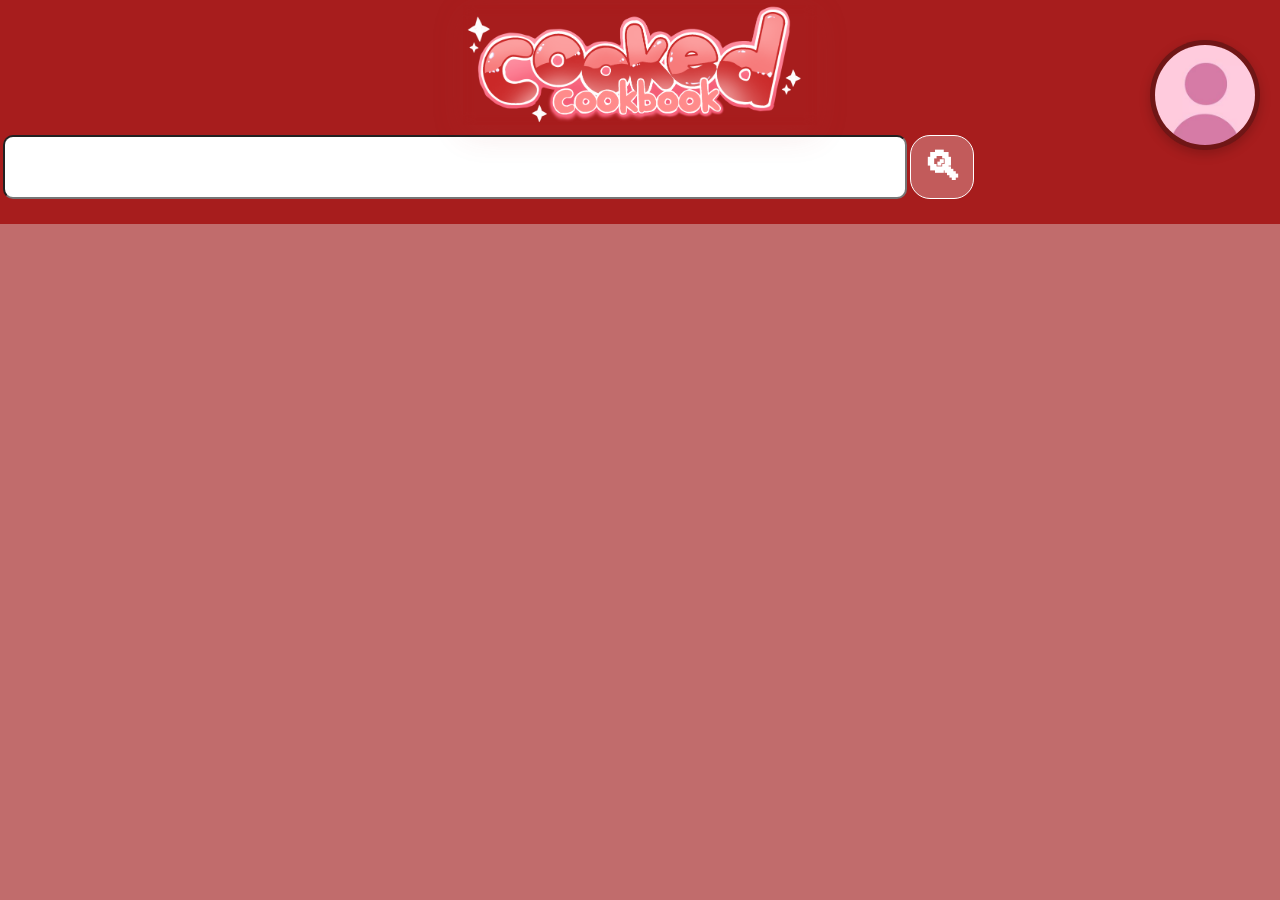
==== index.html @ e9aee58f "Merge branch 'main' into Nia" ====
<!-- Home page (recipe list + search + buttons to go to the other sections) -->
<!--//how do i make a recipe cookbook website usingg html, css, and js with a red-white gingham/picnic aesthetic with recipe tags (e.g. meals, dietary restrictions, etc.), heavily inspired by the all recipes website-->
<!--pls explain and comment the code-->
<!DOCTYPE html>
<html lang="en">
<head>
    <meta charset="UTF-8">
    <meta name="viewport" content="width=device-width, initial-scale=1.0">
    <title>Cookbook</title>
    <a href="profile.html" id="profile-btn">
        <img src="images/pinkPfp.jpg" alt="profile" id="profile-img">
    </a>
    
    <link rel="icon" type="image/png" href="assets/favicon.png">
    <link rel="stylesheet" href="styles.css">
</head>
    
<header id = "hpg">

    <hh1>    <img src="images/logo2.png" alt="Cooked Cookbook" class="header-logo"> </hh1>
    <div class = "search">
        <input type ="text" id = "user_search" >
        <button id="submit"> 🔍︎ </button>
    </div>
</header> 

<body>

    <div id = "tagbtns" class = "filterlist">
    </div>
    <section id = "no-card"> </section>

    <section id = "recipe-container">     
    </section>

    <script src="script.js"></script>

</body>
</html>
</DOCTYPE>
---- styles.css ----
/* header information + font */

/* header information + font */

@font-face {
  font-family: 'Nunito'; /* Name the font */
  src: url("Nunito-Variable.ttf") format("truetype"); 
  font-weight: 100 900;
  font-style: normal;
  font-display: swap; /* Helps with page load performance */
}

/*main logo --> logo.png image*/
.header-logo {
    height: 120px;
    width: auto;
    display: block;
    margin: 0 auto;
    box-shadow: 0 8px 32px rgba(180, 60, 60, 0.12);
    backdrop-filter: blur(6px);
    animation: fadeUp 0.5s ease forwards;
    transition: background-color 0.2s ease, transform 0.2s ease, box-shadow 0.2s ease;
}

.header-logo:hover {
    transform: scale(1.05);
}

body {
    margin:0;
    font-family: "Nunito", sans-serif;
    background-color: #c16c6c;
    color: #1a1a1a;
    line-height: 1em;
    font-size: 20px;
    padding:0;
}

p {
    font-family: "Nunito", sans-serif;
    color: #1a1a1a;
    line-height: 1em;
    font-size: 20px;
}

h1 {
    margin-left:10vw;
    margin-right:10vw;
    color: pink;
    max-width: 100vw;
    font-size: 4vw;
    text-align: center;
    line-height: .1em;
}

/* header heading 1*/
/* hh1 {
    color: pink;
    font-size: 5vw;
    text-align: center;
    line-height: 1.5em;
    padding: 20px;
    margin-bottom: 50px;
} */

hh1 {
    color: pink;
    font-size: 5vw;
    text-align: center;
    line-height: 1em;
    padding: 0; 
    margin-bottom: 0; 
}



header {
    position: sticky;
    background-color: rgb(167, 29, 29);
    text-align: center;
    padding-top: 5px;
    padding-bottom: 5px;
    width: 100%;
    top:0;
    z-index: 100;
    line-height:1em;
}


credit {
    /* by le gang trust*/
    color: rgb(229, 177, 195);
    text-align: center;
    line-height: 0.5em;
    font-weight: bold;
}
/* search bar !! */

.search {
    /* the general search bar area i lowk didn't know what i was doing i js followed the w3 tutorial*/
    font-family: "Nunito", sans-serif;
    display: flex;
    flex-direction: row;
    margin-bottom: 20px;
}

.search input[type=text] {
    /* where you type in the ingredient that you are looking for trust*/
    font-family: "Nunito", sans-serif;
    width: 70vw;
    height:5wv;
    margin-top: 10px;
    margin-left: 3px;
    font-size: 2vw;
    border-radius: 10px;
}

button{
    /* general button settings unless directly changed depending on the button*/
    font-family: "Nunito", sans-serif;
    margin-top: 10px;
    padding: 10px;
    margin-left: 3px;
    font-size: 20px;
    background-color: rgb(167, 29, 29);
    color: white;
    border: none;
    border-radius: 10px;
    font-weight:bold;    
}

button:hover{
    background: #cf0404;
    transform: scale(1.05);
    box-shadow: 0 6px 18px rgba(0,0,0,0.3);
    border-radius: 10px;    
    cursor: url("images/cursor1.cur"), auto;
    border-radius: 10px;    
}

.search button {
    /* when you select a specific ingredient cause my enter key doesn't work */
    width: 5vw;
    font-family: "Nunito", sans-serif;
    background-color: rgb(194, 91, 91);
    color: white;
    border: 1px, solid, white;
    padding-bottom:30px;
    padding-top:5px;
    text-align: center;
    height: 5vw;
    font-size:3vw;
    border-radius:20px;
}
.search button:hover {
    font-family: "Nunito", sans-serif;
    background-color: rgb(161, 66, 66);
    border: 1px, solid, rgb(255, 203, 203);
}

.warning {
    width: 100%;
    justify-content: center; /* Centers horizontally */
    text-align: center;
    display: flex;
    margin: 0;
    margin-bottom: 0;
    font-size: 5vw;
    color: black;
    line-height: 1.5; /* Adds space for descenders */
}

/* recipe header/paragraph/textidk */
rh1 {
    display: block;
    font-family: "Nunito", sans-serif;
    color: #ffffff;
    /* padding-top: 1em; */
    text-align: center;
    font-size: 3vw;
    font-weight: bold;
    margin-top: 1em;
    line-height: 1em;
}
rbody {
    display: block;
    text-align: left;
    font-family: "Nunito", sans-serif;
    padding-top: 0.5em;
    margin-left: 2em;
    margin-right: 2em;
    margin-top: 20px;
    margin-bottom: 1em;
    color:black;
    line-height:1em;
    font-size: 1.75vw;
}

/* recipe cards, etc. */

#recipe-container{
    /*contains all the recipe card*/
    display:grid;
    grid-template-columns: repeat(3, minmax(100px, 1fr));
    column-gap: 20px;
    /*padding: 2rem */

}

.recipe-card{
    /* contains recipe title, description, image, etc.*/
    display: flex;
    flex-direction: column;
    background-image: url("images/tempbtn.png");

    max-width: 45vw;
    background-size: cover;
    border-radius: 40px;

    padding-bottom: 10px;
    padding-right: 1vw;
    
    margin-bottom: 10px;
    margin-top: 1em;
    margin-left: 15px;

    box-shadow: 10px,10px, 0px #cc0000;
    border: 1px solid white;
    box-shadow: 0 8px 24px rgba(0,0,0,0.15);
}

.recipe-btn{
    /* visit recipe trust' button */
   /* background-image: url("images/tempbtn.png"); */
    background-size: cover;
    display: block;
    padding: 20px;
    margin-top: 1vw;
    width: 20vw;

    background-color: #cc0000;
    color: white;
    
    text-decoration: none;
    border-radius: 40px;

    font-size:3vw;
    align-self: center;
    line-height: 1em;
    
    transition: 0.3s;
    font-weight:bold;
}


.recipe-tag{
    /* on recipe card */
    font-family: "Nunito", sans-serif;
    padding: 10px;
    margin-top: 1vw;
    margin-left: 0;
    margin-right: 0;
    width: auto;

    border-radius: 10px;

    background-color: #d15b5b;
    color: white;

    text-decoration: none;
    border-radius: 20px;
    text-align:center;

    font-size: 3vw;
}
/* the ones on top of the recipes*/
.recipe-filter{
    font-family: "Nunito", sans-serif;
    display: block;
    padding-top: 15px;
    padding-bottom: 10px;
    padding-left:10px;
    padding-right:10px;

    background-color: #eb6b6b;
    color: rgb(247, 242, 242);
    
    text-decoration: none;
    border-radius: 90px;

    font-size:3vw;
    text-align:center;
}

.recipe-filter:hover{
    background-color: #e04b4b;
    border: .5px, white, solid;
    border-radius: 90px;
    transform: scale(1.05);
}

/* for recipe-tag*/
.taglist{
    align-self: center;
    display: flex;
    flex-direction: row;
    gap: 10px;  /* Set to 0 to check if gap itself is the issue */
  /*  display: grid;
    grid-template-columns: repeat(3, minmax(1px, 50px));*/
}

/*for recipe-filter*/
.filterlist{
    margin-left:20px;
    margin-right:20px;
    margin-bottom: 20px;
    display: grid;
    gap: 2px;
    align-items: center;
    grid-template-columns: repeat(3, minmax(1vw, auto));
}


.recipe-image {
    width: 80%;
    aspect-ratio: 2;
   object-fit: cover;
    display: flex;
    border-radius: 30px;
    border: 1.5px solid rgba(255, 255, 255, 0.333);
    margin-top: 15px;
    align-self: center;
    box-sizing: border-box;
}


.recipe-btn:hover {
    background-color: #990000;
    transform:scale(1.03);
}

.recipe-sited{
    color:white;
}

.recipe-card:hover{
    transform:scale(1.03);
}

.hbtn{
    display: inline-block;
    align-self: center;
    margin-top: 10px;
    padding: 20px;
    margin-bottom: 0;

    background-color: #cc0000;
    color: white;
    
    text-decoration: none;
    border-radius: 20px;

    font-size: 30px;
}

/* instructions within the card */

.instruction {
    margin-top: 2vh;
    margin-left: 15vw;
    margin-right: 15vw;
    margin-bottom: 20px;
    padding: 30px;

    padding-top: 20px;
    max-width: 100%;

    background-color: rgb(253, 241, 229);
    font-weight: bold;
    border-radius: 30px;

    font-size: 3.2vw;
}

.warning {
    /* make warning span entire grid so it stays centered in recipe container */
    grid-column: 1 / -1;
    width: 90%;
    display: grid;
    margin:0;
    justify-self: center;
    text-align: center;
    font-size: 5vw;
    color: black;
    padding: 1rem;
    font-weight: bold;
}

.step{
    position: relative;
    padding-left: 35px;
    display: block;
    grid-template-columns: repeat(1, minmax(10vw, 20vw));
    color: rgb(167, 29, 29);
    margin-top:10px;
    margin-bottom: 10px;
    font-size:3vw;
}

.step::before{
    content: "✩";
    position: absolute; 
    margin-right: 15px;
    color: rgb(218, 121, 121);
    display: block;
    left: 0;
    font-size:1em;
}

.step-under{
    margin-left:40px;
    position: relative;
    padding-left: 30px;
    display: block;
    grid-template-columns: repeat(1, minmax(10vw, 20vw));
    color: rgb(167, 29, 29);
    margin-top:10px;
    margin-bottom: 10px;
    font-size:3vw;
}

.step-under::before{
    content: "✩";
    position: absolute; 
    margin-right: 55px;
    color: rgb(218, 121, 121);
    display: block;
    left: 0;
    font-size:1em;
}
/* timer css */

.timer-btn{
    font-family: "Nunito", sans-serif;
    z-index: 999;
    position: sticky;
    left:0;
    float: left;
    margin-top: 10px;
    padding: 10px;
    margin-left: 3px;
    font-size: 20px;
    background-color: rgb(167, 29, 29);
    color: white;
    border-radius: 10px;    
}

.timer-window {
  font: "Nunito", "sans-serif";
  position: fixed; /* will always stay at the top corner evenwhenu scroll */
  right: 20px;
  bottom: 20px;
  width: 260px;
  
  background: rgba(235, 203, 203, 0.95); /*replace with image maybe*/
  border: 1px solid rgba(0, 0, 0, 0.12);
  border-radius: 16px;
  box-shadow: 0 10px 28px rgba(218, 14, 14, 0.18);
  
  padding: 12px;
  z-index: 999;
  backdrop-filter: blur(6px);
  text-align: center;
  cursor: grab;
  user-select: none; /* prevents text from being highlighted while user is dragging above the timer */
}

h2.timer-header{
  font-size: 1.5em;
  margin-top: 8px;
}

.start-btn {
  background-color: #04AA6D; 
  color: white;
}
.stop-btn {
  background-color: #f44336;
  color: white;
}

.timer-close-btn {
    position: absolute;
    top: 8px;
    right: 10px;
    background: none;
    border: none;
    font-size: 16px;
    color: #cc0000;
    cursor: pointer;
    float: none;
    margin: 0;
    padding: 0;
    line-height: 1;
}

.timer-close-btn:hover {
    color: #8b0000;
    transform: scale(1.2);
}

.timer-window {
    cursor: grab;
}

.timer-window:active {
    cursor: grabbing;
}

.timer-display {
    font-family: "Nunito", sans-serif;
    font-size: 18px;
    font-weight: bold;
    color: #8b0000;
    margin: 4px 0;
}

.timer-display.low {
    color: #ff4400;
}

.timer-controls {
    display: flex;
    gap: 6px;
    justify-content: center;
}

.timer-select {
    font-family: "Nunito", sans-serif;
    font-size: 13px;
    background: rgba(255, 220, 150, 0.8);
    border: 1px solid rgba(204, 0, 0, 0.3);
    border-radius: 20px;
    padding: 4px 8px;
    color: #8b0000;
    margin-bottom: 8px;
    cursor: pointer;
    width: 100%;
}


.hidden {
    display: none;
}

#auth-tabs {
    display: flex;
    gap: 8px;
    margin-bottom: 16px;
}

.active-tab {
    font-weight: bold;
    border-bottom: 2px solid black;
}

.panel {
    position: fixed;
    top: 0;
    right: 0;
    width: 20vw;
    background-color: #cd7575;
    padding: 1rem;
    padding-top: 2rem;
    border-radius: 10px;
    box-shadow: 0 4px 8px rgba(0, 0, 0, 0.2);
    z-index: 999;
}

.panel p {
    font-size: 1.5rem;
    text-align: center;
    margin: 0;
}

#panel p {
    margin-bottom: 2rem; /* space under ingredients title */
}
.panel ul {
    list-style: none;
    padding: 0;
    margin: 0.5rem 0 0 0;
}

.panel li {
    margin-bottom: 0.5rem;
    font-size: 1.2rem; /* make ingredient items larger */
}

.panel input[type="checkbox"] {
    margin-right: 0.5rem;
}

/* crossed-out ingredient */
.panel li.crossed label {
    text-decoration: line-through;
    color: black;
}

/* Nutrition panel specific styling */
#panel2 {
    background-color: white;
    /* white panel */
    border: 1px solid black;
    /* thin black border */
    padding: 1rem;
    /* space inside so border feels inset */
    padding-top: 2rem;
    box-sizing: border-box;
    /* ensure padding included with width */
    width: 300px;
    /* make panel wider */
    font-size: 1.5rem;
    position: absolute;
    top: 100px;
    left: 200px;
    /* larger text overall */
    display: none;
}

#panel2 p {
    font-size: 1.8rem;
    margin: 0;
    text-align: center;
}

#panel2 ol {
    list-style: none;
    padding: 0;
    margin: 1.5rem 0 0 0;
    /*space from title */
}

#panel2 ol li {
    display: flex;
    justify-content: space-between;
    /* pushes text left & right */
    border-bottom: 1px solid black;
    padding: 0.25rem 0;
}

/* remove bottom border from last item so it doesn't stick out */
#panel2 ol li:last-child {
    border-bottom: none;
}


/* Small nutrition button */

#nutrition-btn {
    position: fixed;
    top: 40px;
    left: 20px;
    z-index: 1000;
    background: #701616;
    color: white;
    border: none;
    border-radius: 50px;
    padding: 12px 20px;
    font-family: "Nunito", sans-serif;
    font-size: 20px;
    font-weight: bold;
    cursor: pointer;
    box-shadow: 0 4px 12px rgba(0,0,0,0.2);
    float: none;
    margin: 0;
    transition: background-color 0.2s ease, transform 0.2s ease, box-shadow 0.2s ease;
}

#nutrition-btn:hover {
    background: #cf0404;
    transform: scale(1.05);
    box-shadow: 0 6px 18px rgba(0,0,0,0.3);
}   


#profile-btn {
    position: fixed;
    top: 40px;
    right: 20px;
    z-index: 1000;
    background: #701616;
    color: white;
    border: none;
    border-radius: 50%; /* circle */
    width: 100px;      
    height: 100px;
    padding: 5px 5px;
    font-family: "Nunito", sans-serif;
    font-size: 35px;
    font-weight: bold;
    cursor: pointer;
    box-shadow: 0 4px 12px rgba(0,0,0,0.2);
    float: none;
    margin: 0;
    transition: background-color 0.2s ease, transform 0.2s ease, box-shadow 0.2s ease;
}

#profile-btn:hover {
    background: #cf0404;
    transform: scale(1.05);
    box-shadow: 0 6px 18px rgba(0,0,0,0.3);
}

#profile-img {
    width: 100%;
    height: 100%;
    object-fit: cover;
    border-radius: 50%;
    display: block;
}

#finish{
    font: "Nunito", "sans-serif";
    width: 10vw;
    height: 4vw;
    bottom: 100px;
    font-size: 2rem;
    border-radius: 5px;
    cursor: pointer;
    z-index: 1000;
    margin-top: 2vh;
    margin: 2vh auto;   /*centers it */
    display:block;
    margin-bottom: 2vh;
    padding-bottom: 20px;
    background: linear-gradient(270deg, #ff3939, #ffcc00, #37ff52, #35ddff, #b95dff, #ff6b6b); /*rainbowww*/
    background-size: 300% 300%;
    animation: rainbow 4s ease infinite;
    justify-content: center;
    text-align: center;
}

/*ehe rainbobw buttonnn*/
@keyframes rainbow {
    0%   { background-position: 0% 50%; }
    50%  { background-position: 100% 50%; }
    100% { background-position: 0% 50%; }
}



.auth-container {
    max-width: 400px;
    margin: 60px auto;
    background: pink;
    border-radius: 24px;
    padding: 32px;
    box-shadow: 0 8px 24px rgba(0,0,0,0.15);
    text-align: center;
}

#auth-tabs {
    display: flex;
    gap: 8px;
    justify-content: center;
    margin-bottom: 24px;
}

#auth-tabs button {
    float: none;
    flex: 1;
    background: transparent;
    border: 2px solid #cc0000;
    color: #cc0000;
    border-radius: 50px;
    padding: 8px 16px;
    font-family: "Nunito", sans-serif;
    font-size: 15px;
    cursor: pointer;
    transition: 0.2s;
}

#auth-tabs button.active-tab {
    background: #cc0000;
    color: white;
    font-weight: bold;
    border-bottom: 2px solid #cc0000;
}

#auth-tabs button:hover {
    background: #cc0000;
    color: white;
}

.auth-heading {
    color: #cc0000;
    margin-bottom: 16px;
    font-size: 22px;
}

.auth-input {
    display: block;
    width: 100%;
    padding: 10px 14px;
    margin-bottom: 12px;
    border-radius: 50px;
    border: 2px solid #e09a9a;
    background: white;
    font-family: "Nunito", sans-serif;
    font-size: 15px;
    box-sizing: border-box;
    outline: none;
}
/* does ts worik */

.auth-input:focus {
    border-color: #cc0000;
}

.auth-btn {
    float: none;
    width: 100%;
    padding: 10px;
    background: #cc0000;
    color: white;
    border: none;
    border-radius: 50px;
    font-family: "Nunito", sans-serif;
    font-size: 16px;
    font-weight: bold;
    cursor: pointer;
    transition: 0.2s;
    margin-top: 4px;
}

.auth-btn:hover {
    background: #990000;
}

.auth-message {
    margin-top: 12px;
    font-size: 14px;
    color: #cc0000;
    font-weight: bold;
}

.show-password {
    display: flex;
    align-items: center;
    gap: 6px;
    font-size: 13px;
    color: #8b0000;
    margin-bottom: 10px;
    cursor: pointer;
}

.show-password input[type="checkbox"] {
    width: 14px;
    height: 14px;
    cursor: pointer;
    accent-color: #cc0000;
}

.review-section {
    margin: 2rem 5rem;
}

.review-section button {
    transition: all 0.08s;
}

.review-section button:hover {
    filter: brightness(90%);
}

.review-section button:active {
    filter: brightness(70%);
}

.review-section div {
    transition: all 0.3s ease;
}

.review-summary {
    display: flex;
    width: 100%;
    height: 10rem;
    flex-direction: row;
    justify-content: space-between;
    gap: 2rem;
    margin-bottom: 3rem;
}

.overall-review-container {
    display: flex;
    width: 15rem;
    height: 100%;
    flex-direction: column;
    align-items: center;
    justify-content: center;
}

.overall-review-container h2 {
    margin-top: 1.7rem;
    margin-bottom: 2.0rem;
    padding: 0;
    font-weight: bold;
    font-size: 3.8rem;
}

.overall-review-container h3 {
    margin: 1rem;
    font-weight: 600;
    font-size: 1.8rem;
}

.overall-ratings i {
    font-size: 1.3rem;
    color: #590000;
}

.rating-bars-container {
    display: flex;
    flex: 1;
    flex-direction: column;
    align-items: center;
}

.rating-bar {
    display: flex;
    width: 100%;
    height: 2rem;
    flex-direction: row;
    align-items: center;
    justify-content: center;
    gap: 0.5rem;
}

.rating-bar h4 {
    width: 2.5rem;
    font-weight: 700;
    font-size: 1.3rem;
    text-align: left;
}

.rating-bar h5 {
    margin-left: 0.5rem;
    width: 7rem;
    font-weight: 600;
    font-size: 1.14rem;
    text-align: left;
}

.rating-bar div {
    border-radius: 0.5rem;
    box-shadow: inset 0 0 0.5rem rgba(0,0,0,0.2);

}

.rating-bar-full {
    flex: 1;
    height: 0.6rem;
    background-color: rgb(197, 170, 170);
    overflow: hidden;
}

.rating-bar-filled {
    height: 100%;
    width: 0%;
    background-color: #590000;
    /* transition: width 0.5s ease; */
}

.review-section-divider {
    width: 100%;
    height: 0.2rem;
    border: none;
    margin: 0rem -0.5rem;
    background: rgb(134, 54, 54);
    box-shadow: 0 0.12rem 0.3rem 0.01rem rgba(124, 40, 40, 0.5);
}


.review-box {
    display: block;
    margin-top: 0.7rem;
    margin-bottom: 2rem;
}

.review-header {
    width: 100%;
    display: flex;
    justify-content: space-between;
    align-items: center;
    flex-wrap: wrap;
}

.profile-info {
    display: flex;
    align-items: center;
}

.profile-info h2 {
    font-weight: 700;
    font-size: 2rem;
}

.profile-info h3 {
    margin-left: 1.25rem;
    transform: translateY(0.0625rem);
    font-weight: 600;
    font-size: 1.25rem;
}

.ratings {
    color: #590000;
}

.review-content {
    width: 100%;
}

.review-content p {
    margin: 0.75rem 0rem;
    font-weight: normal;
    font-size: 22;
}

.review-images {
    width: 100%;
    display: flex;
    align-items: center;
    justify-content: flex-start;
    margin-top: 2rem;
    gap: 1rem;
}

.review-image-btn {
    width: 5.3125rem;
    aspect-ratio: 1;
    border-radius: 1rem;
    border: 0.125rem solid white;
    overflow: hidden;
    padding: 0rem;
    margin: 0rem;
    cursor: pointer;
}

.review-image-btn img {
    width: 100%;
    height: 100%;
    object-fit: cover;
    object-position: center;
}

.popup-overlay {
    display: block;
    width: 100%;
    height: 100%;
    position: fixed;
    top: 0;
    left: 0;
    background-color: rgba(0, 0, 0, 0.1);
    opacity: 0;
    pointer-events: none;
    z-index: 999;
}

.popup-overlay.show {
    opacity: 1;
    pointer-events: auto;
}

.img-popup {
    display: flex;
    background-color: white;
    width: 50rem;
    aspect-ratio: 7/5;
    flex-direction: column;
    overflow: hidden;
    position: fixed;
    top: 50%;
    left: 50%;
    transform: translate(-50%, -50%) scale(0.8);
    opacity: 0;
    border: 0.15rem solid rgb(187, 107, 107);
    border-radius: 0.5rem;
    pointer-events: none;
    z-index: 1000;
}

.img-popup.show {
    transform: translate(-50%, -50%) scale(1.0);
    opacity: 1;
    pointer-events: auto;
}

.popup-header {
    display: flex;
    width: 100%;
    height: 2.8rem;
    justify-content: flex-end;
    align-items: center;
    background-color: #d08888;
}

.close-img-btn {
    display: flex;
    justify-content: center;
    align-items: center;
    height: 100%;
    aspect-ratio: 4/3;
    border: 0rem;
    padding: 0rem;
    margin: 0rem;
    cursor: pointer;
    background-color: rgb(207, 101, 101);
}

.close-img-btn i {
    font-size: 2rem;
    font-weight: 900;
    line-height: 1;
    color: #1a1a1a;
}

.popup-image {
    flex: 1;
    display: flex;
    min-height: 0;
    justify-content: center;
    align-items: center;
    background-color: rgb(239, 238, 238);
}

.popup-image img {
    max-width: 100%;
    max-height: 100%;
    object-fit: contain;
}

.review-divider {
    border-image: repeating-linear-gradient(to right,
            white 0px,
            white 2px,
            transparent 2px,
            transparent 10px) 1;
    margin: 0rem -0.5rem;
}
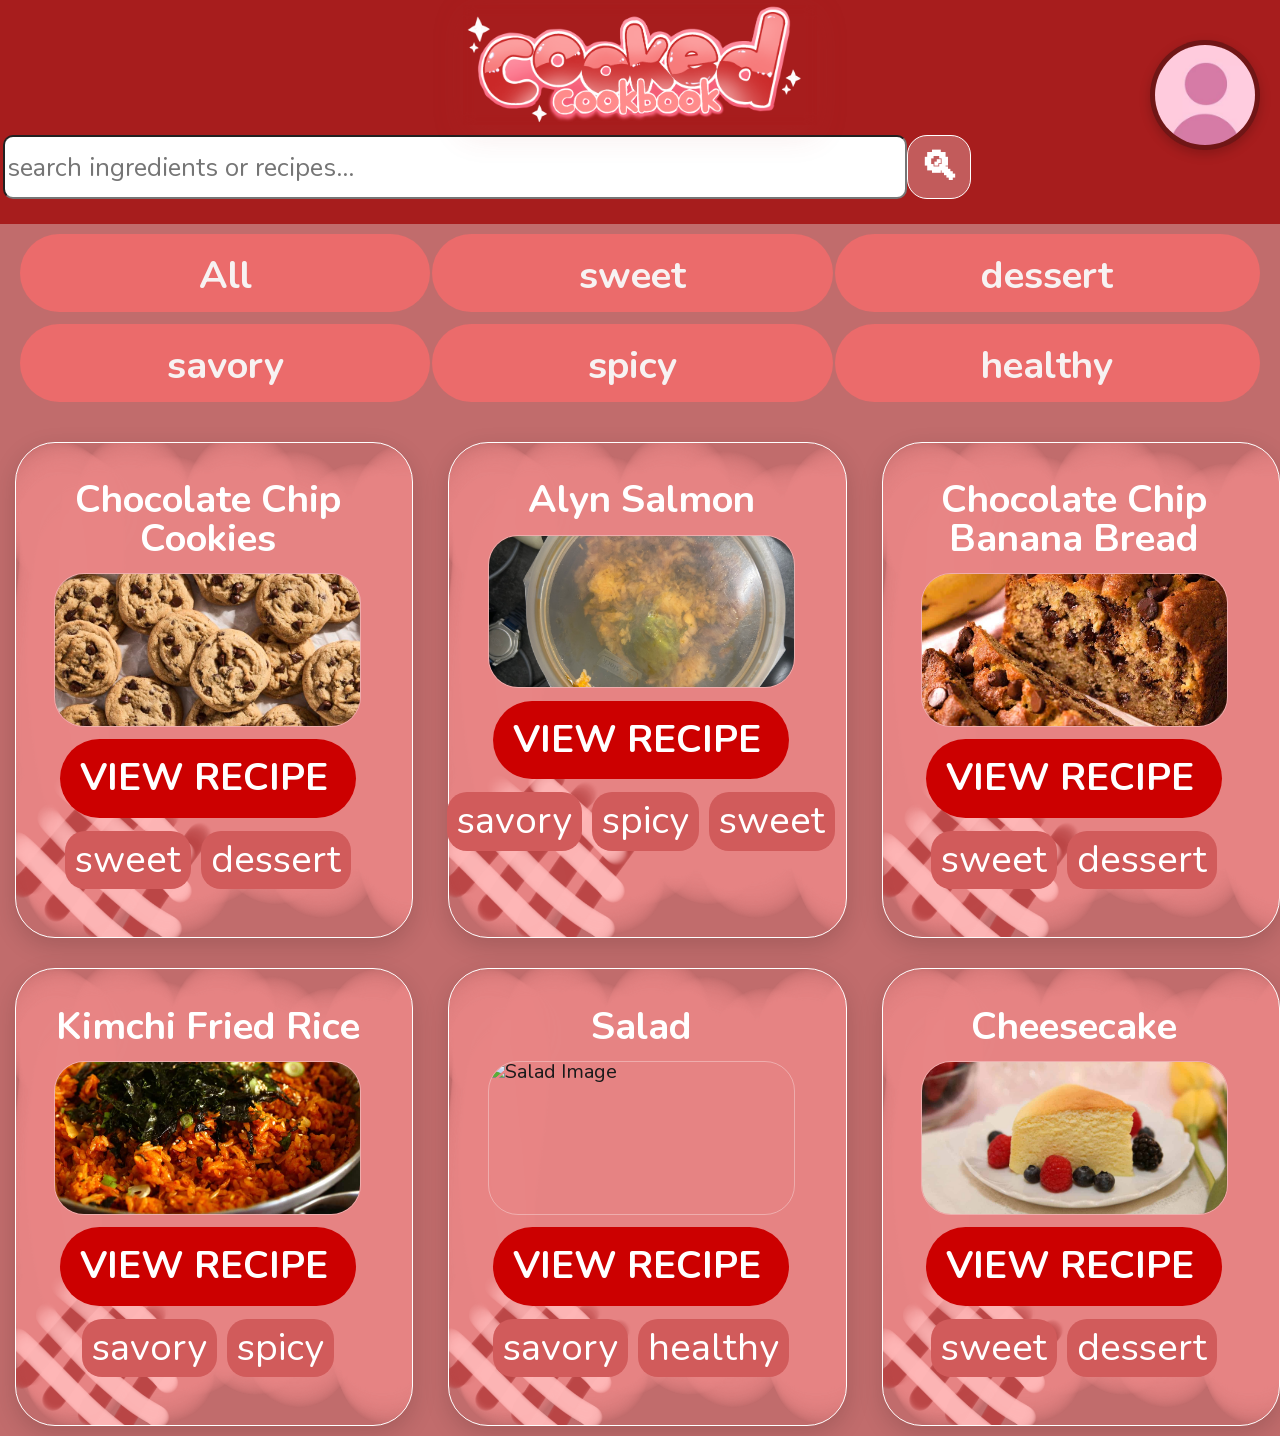
==== commit fe64b6bc: "updated to main and my homepage btn is shifted and fixed" ====
--- a/index.html
+++ b/index.html
@@ -1,40 +1,37 @@
-<!-- Home page (recipe list + search + buttons to go to the other sections) -->
-<!--//how do i make a recipe cookbook website usingg html, css, and js with a red-white gingham/picnic aesthetic with recipe tags (e.g. meals, dietary restrictions, etc.), heavily inspired by the all recipes website-->
-<!--pls explain and comment the code-->
 <!DOCTYPE html>
 <html lang="en">
 <head>
     <meta charset="UTF-8">
     <meta name="viewport" content="width=device-width, initial-scale=1.0">
     <title>Cookbook</title>
+    <link rel="icon" type="image/png" href="assets/favicon.png">
+    <link rel="stylesheet" href="styles.css">
+</head>
+
+<body>
+
+    <header id="hpg">
+        <hh1>
+            <img src="images/logo2.png" alt="Cooked Cookbook" class="header-logo">
+        </hh1>
+        <div class="search">
+            <input type="text" id="user_search" placeholder="search ingredients or recipes...">
+            <button id="submit">🔍︎</button>
+        </div>
+    </header>
+
+    <!-- Profile button — moved out of <head> where it was before -->
     <a href="profile.html" id="profile-btn">
         <img src="images/pinkPfp.jpg" alt="profile" id="profile-img">
     </a>
-    
-    <link rel="icon" type="image/png" href="assets/favicon.png">
-    <link rel="stylesheet" href="styles.css">
-</head>
-    
-<header id = "hpg">
 
-    <hh1>    <img src="images/logo2.png" alt="Cooked Cookbook" class="header-logo"> </hh1>
-    <div class = "search">
-        <input type ="text" id = "user_search" >
-        <button id="submit"> 🔍︎ </button>
-    </div>
-</header> 
+    <div id="tagbtns" class="filterlist"></div>
 
-<body>
+    <section id="no-card"></section>
 
-    <div id = "tagbtns" class = "filterlist">
-    </div>
-    <section id = "no-card"> </section>
-
-    <section id = "recipe-container">     
-    </section>
+    <section id="recipe-container"></section>
 
     <script src="script.js"></script>
 
 </body>
-</html>
-</DOCTYPE>+</html>
--- a/styles.css
+++ b/styles.css
@@ -1,5 +1,3 @@
-/* header information + font */
-
 /* header information + font */
 
 @font-face {
@@ -65,9 +63,7 @@
 
 hh1 {
     color: pink;
-    font-size: 5vw;
-    text-align: center;
-    line-height: 1em;
+    text-align: center;
     padding: 0; 
     margin-bottom: 0; 
 }
@@ -120,7 +116,7 @@
     font-family: "Nunito", sans-serif;
     margin-top: 10px;
     padding: 10px;
-    margin-left: 3px;
+    left: 20px;
     font-size: 20px;
     background-color: rgb(167, 29, 29);
     color: white;
@@ -350,17 +346,30 @@
 .hbtn{
     display: inline-block;
     align-self: center;
-    margin-top: 10px;
-    padding: 20px;
-    margin-bottom: 0;
-
-    background-color: #cc0000;
-    color: white;
-    
     text-decoration: none;
-    border-radius: 20px;
-
-    font-size: 30px;
+    position: fixed;
+    top: 180px;
+    left: 20px;
+    z-index: 1000;
+    background: #ffc4c4;
+    color: rgb(200, 0, 0);
+    border: none;
+    border-radius: 50px;
+    padding: 12px 20px;
+    font-family: "Nunito", sans-serif;
+    font-size: 20px;
+    font-weight: bold;
+    cursor: pointer;
+    box-shadow: 0 4px 12px rgba(0,0,0,0.2);
+    float: none;
+    margin: 0;
+    transition: background-color 0.2s ease, transform 0.2s ease, box-shadow 0.2s ease;
+}
+
+.hbtn:hover{
+    background: #ffffff;
+    transform: scale(1.05);
+    box-shadow: 0 6px 18px rgba(0,0,0,0.3);
 }
 
 /* instructions within the card */
@@ -379,7 +388,7 @@
     font-weight: bold;
     border-radius: 30px;
 
-    font-size: 3.2vw;
+    font-size: 2.5vw;
 }
 
 .warning {
@@ -398,7 +407,30 @@
 
 .step{
     position: relative;
+    padding-right: 30px;
     padding-left: 35px;
+    display: block;
+    grid-template-columns: repeat(1, minmax(10vw, 20vw));
+    color: rgb(167, 29, 29);
+    margin-top:20px;
+    margin-bottom: 20px;
+    font-size:2vw;
+}
+
+.step::before{
+    content: "✩";
+    position: absolute; 
+    margin-right: 15px;
+    color: rgb(218, 121, 121);
+    display: block;
+    left: 0;
+    font-size:1em;
+}
+
+.step-under{
+    margin-left:40px;
+    position: relative;
+    padding-left: 30px;
     display: block;
     grid-template-columns: repeat(1, minmax(10vw, 20vw));
     color: rgb(167, 29, 29);
@@ -407,28 +439,6 @@
     font-size:3vw;
 }
 
-.step::before{
-    content: "✩";
-    position: absolute; 
-    margin-right: 15px;
-    color: rgb(218, 121, 121);
-    display: block;
-    left: 0;
-    font-size:1em;
-}
-
-.step-under{
-    margin-left:40px;
-    position: relative;
-    padding-left: 30px;
-    display: block;
-    grid-template-columns: repeat(1, minmax(10vw, 20vw));
-    color: rgb(167, 29, 29);
-    margin-top:10px;
-    margin-bottom: 10px;
-    font-size:3vw;
-}
-
 .step-under::before{
     content: "✩";
     position: absolute; 
@@ -437,115 +447,6 @@
     display: block;
     left: 0;
     font-size:1em;
-}
-/* timer css */
-
-.timer-btn{
-    font-family: "Nunito", sans-serif;
-    z-index: 999;
-    position: sticky;
-    left:0;
-    float: left;
-    margin-top: 10px;
-    padding: 10px;
-    margin-left: 3px;
-    font-size: 20px;
-    background-color: rgb(167, 29, 29);
-    color: white;
-    border-radius: 10px;    
-}
-
-.timer-window {
-  font: "Nunito", "sans-serif";
-  position: fixed; /* will always stay at the top corner evenwhenu scroll */
-  right: 20px;
-  bottom: 20px;
-  width: 260px;
-  
-  background: rgba(235, 203, 203, 0.95); /*replace with image maybe*/
-  border: 1px solid rgba(0, 0, 0, 0.12);
-  border-radius: 16px;
-  box-shadow: 0 10px 28px rgba(218, 14, 14, 0.18);
-  
-  padding: 12px;
-  z-index: 999;
-  backdrop-filter: blur(6px);
-  text-align: center;
-  cursor: grab;
-  user-select: none; /* prevents text from being highlighted while user is dragging above the timer */
-}
-
-h2.timer-header{
-  font-size: 1.5em;
-  margin-top: 8px;
-}
-
-.start-btn {
-  background-color: #04AA6D; 
-  color: white;
-}
-.stop-btn {
-  background-color: #f44336;
-  color: white;
-}
-
-.timer-close-btn {
-    position: absolute;
-    top: 8px;
-    right: 10px;
-    background: none;
-    border: none;
-    font-size: 16px;
-    color: #cc0000;
-    cursor: pointer;
-    float: none;
-    margin: 0;
-    padding: 0;
-    line-height: 1;
-}
-
-.timer-close-btn:hover {
-    color: #8b0000;
-    transform: scale(1.2);
-}
-
-.timer-window {
-    cursor: grab;
-}
-
-.timer-window:active {
-    cursor: grabbing;
-}
-
-.timer-display {
-    font-family: "Nunito", sans-serif;
-    font-size: 18px;
-    font-weight: bold;
-    color: #8b0000;
-    margin: 4px 0;
-}
-
-.timer-display.low {
-    color: #ff4400;
-}
-
-.timer-controls {
-    display: flex;
-    gap: 6px;
-    justify-content: center;
-}
-
-.timer-select {
-    font-family: "Nunito", sans-serif;
-    font-size: 13px;
-    background: rgba(255, 220, 150, 0.8);
-    border: 1px solid rgba(204, 0, 0, 0.3);
-    border-radius: 20px;
-    padding: 4px 8px;
-    color: #8b0000;
-    margin-bottom: 8px;
-    cursor: pointer;
-    width: 100%;
 }
 
 
@@ -862,6 +763,22 @@
     accent-color: #cc0000;
 }
 
+/* Nutrition panel specific styling */
+#panel2 {
+    position: absolute;
+    top: 117px;
+    left: 20px;
+    background-color: white;           /* white panel */
+    border: 1px solid black;          /* thin black border */
+    padding: 1rem;                    /* space inside so border feels inset */
+    padding-top: 2rem;
+    box-sizing: border-box;           /* ensure padding included with width */
+    width: 300px;                     /* make panel wider */
+    font-size: 1.5rem;                /* larger text overall */
+    display: none;
+    transition: opacity 0.2s ease;
+}    
+
 .review-section {
     margin: 2rem 5rem;
 }
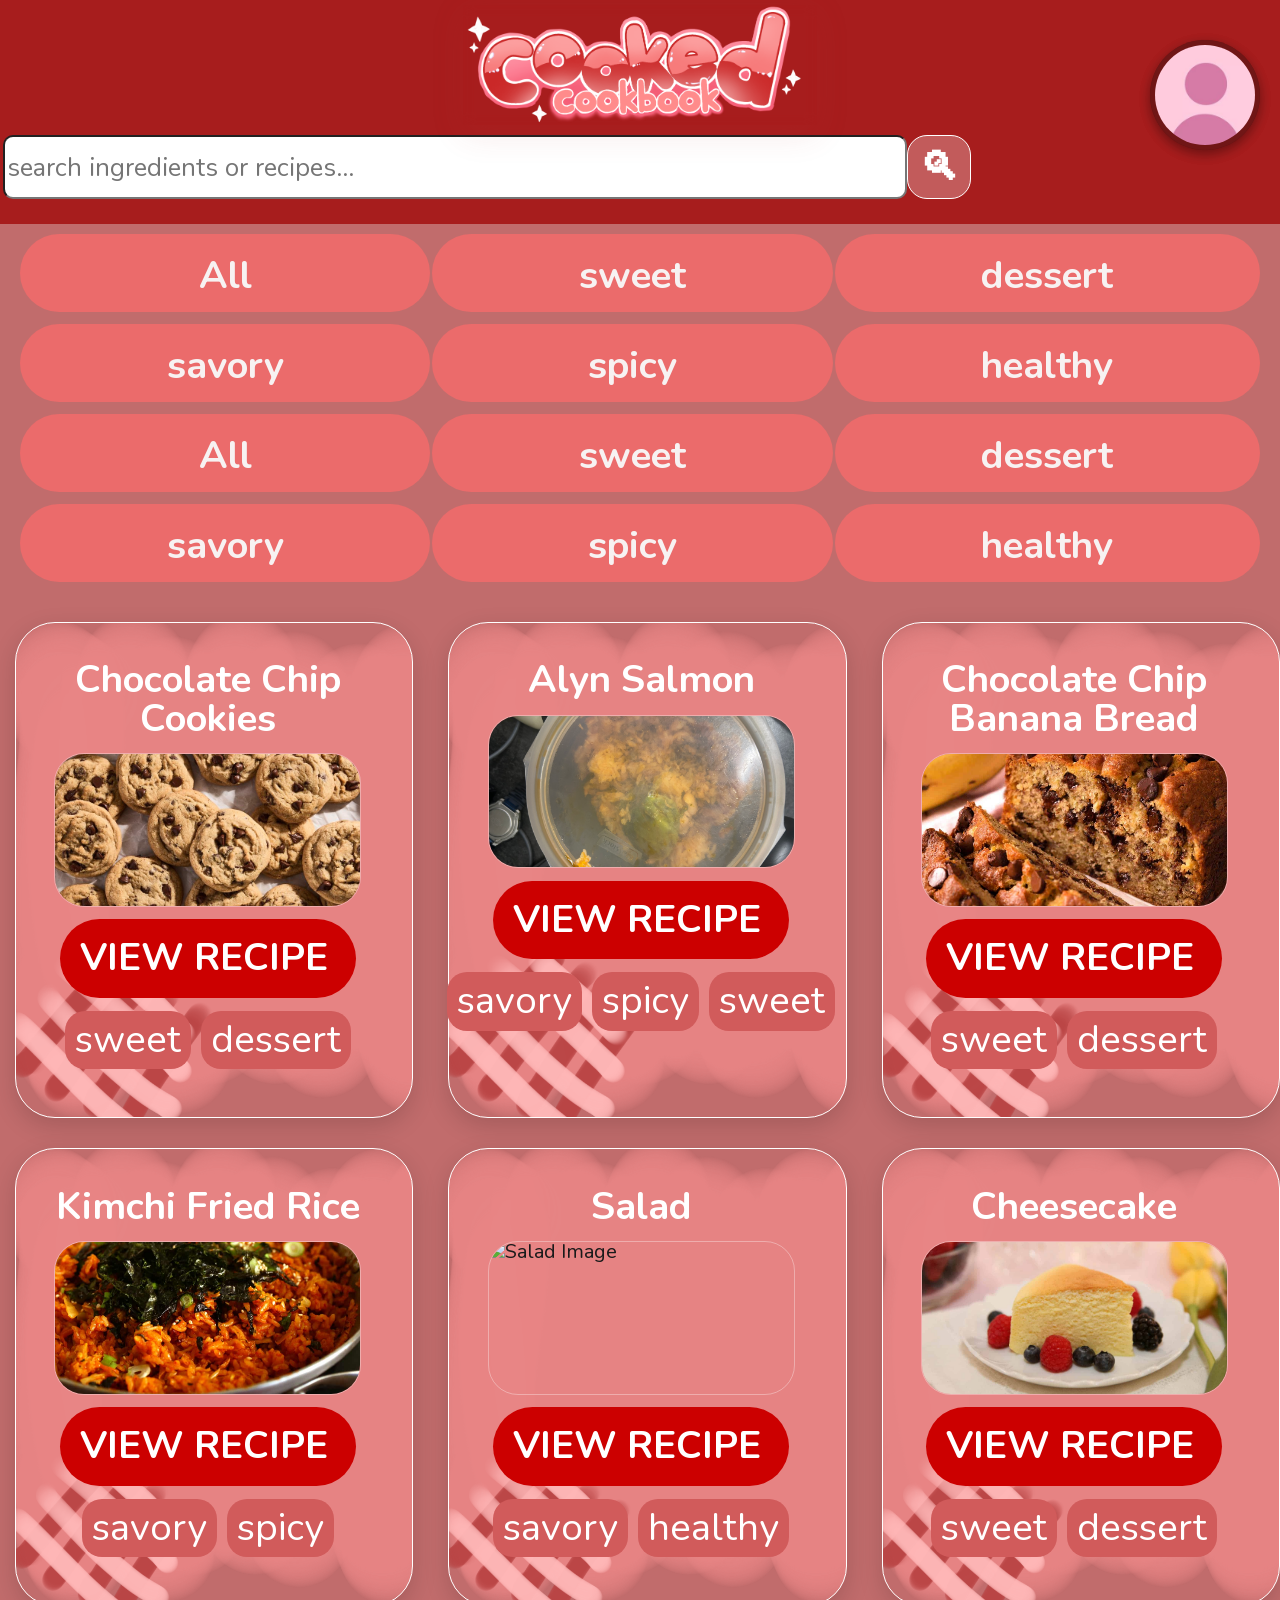
==== commit a1faa6d7: "Merge branch 'main' into Nia" ====
--- a/index.html
+++ b/index.html
@@ -4,6 +4,10 @@
     <meta charset="UTF-8">
     <meta name="viewport" content="width=device-width, initial-scale=1.0">
     <title>Cookbook</title>
+    <a href="profile.html" id="profile-btn">
+        <img src="images/pinkPfp.jpg" alt="profile" id="profile-img">
+    </a>
+    
     <link rel="icon" type="image/png" href="assets/favicon.png">
     <link rel="stylesheet" href="styles.css">
 </head>
--- a/styles.css
+++ b/styles.css
@@ -1,3 +1,5 @@
+/* header information + font */
+
 /* header information + font */
 
 @font-face {
@@ -32,6 +34,7 @@
     line-height: 1em;
     font-size: 20px;
     padding:0;
+    cursor: url("images/cursor1.cur"), auto;
 }
 
 p {
@@ -375,6 +378,7 @@
 /* instructions within the card */
 
 .instruction {
+    line-height: 1em;
     margin-top: 2vh;
     margin-left: 15vw;
     margin-right: 15vw;
@@ -447,6 +451,115 @@
     display: block;
     left: 0;
     font-size:1em;
+}
+/* timer css */
+
+.timer-btn{
+    font-family: "Nunito", sans-serif;
+    z-index: 999;
+    position: sticky;
+    left:0;
+    float: left;
+    margin-top: 10px;
+    padding: 10px;
+    margin-left: 3px;
+    font-size: 20px;
+    background-color: rgb(167, 29, 29);
+    color: white;
+    border-radius: 10px;    
+}
+
+.timer-window {
+  font: "Nunito", "sans-serif";
+  position: fixed; /* will always stay at the top corner evenwhenu scroll */
+  right: 20px;
+  bottom: 20px;
+  width: 260px;
+  
+  background: rgba(235, 203, 203, 0.95); /*replace with image maybe*/
+  border: 1px solid rgba(0, 0, 0, 0.12);
+  border-radius: 16px;
+  box-shadow: 0 10px 28px rgba(218, 14, 14, 0.18);
+  
+  padding: 12px;
+  z-index: 999;
+  backdrop-filter: blur(6px);
+  text-align: center;
+  cursor: grab;
+  user-select: none; /* prevents text from being highlighted while user is dragging above the timer */
+}
+
+h2.timer-header{
+  font-size: 1.5em;
+  margin-top: 8px;
+}
+
+.start-btn {
+  background-color: #04AA6D; 
+  color: white;
+}
+.stop-btn {
+  background-color: #f44336;
+  color: white;
+}
+
+.timer-close-btn {
+    position: absolute;
+    top: 8px;
+    right: 10px;
+    background: none;
+    border: none;
+    font-size: 16px;
+    color: #cc0000;
+    cursor: pointer;
+    float: none;
+    margin: 0;
+    padding: 0;
+    line-height: 1;
+}
+
+.timer-close-btn:hover {
+    color: #8b0000;
+    transform: scale(1.2);
+}
+
+.timer-window {
+    cursor: grab;
+}
+
+.timer-window:active {
+    cursor: grabbing;
+}
+
+.timer-display {
+    font-family: "Nunito", sans-serif;
+    font-size: 18px;
+    font-weight: bold;
+    color: #8b0000;
+    margin: 4px 0;
+}
+
+.timer-display.low {
+    color: #ff4400;
+}
+
+.timer-controls {
+    display: flex;
+    gap: 6px;
+    justify-content: center;
+}
+
+.timer-select {
+    font-family: "Nunito", sans-serif;
+    font-size: 13px;
+    background: rgba(255, 220, 150, 0.8);
+    border: 1px solid rgba(204, 0, 0, 0.3);
+    border-radius: 20px;
+    padding: 4px 8px;
+    color: #8b0000;
+    margin-bottom: 8px;
+    cursor: pointer;
+    width: 100%;
 }
 
 
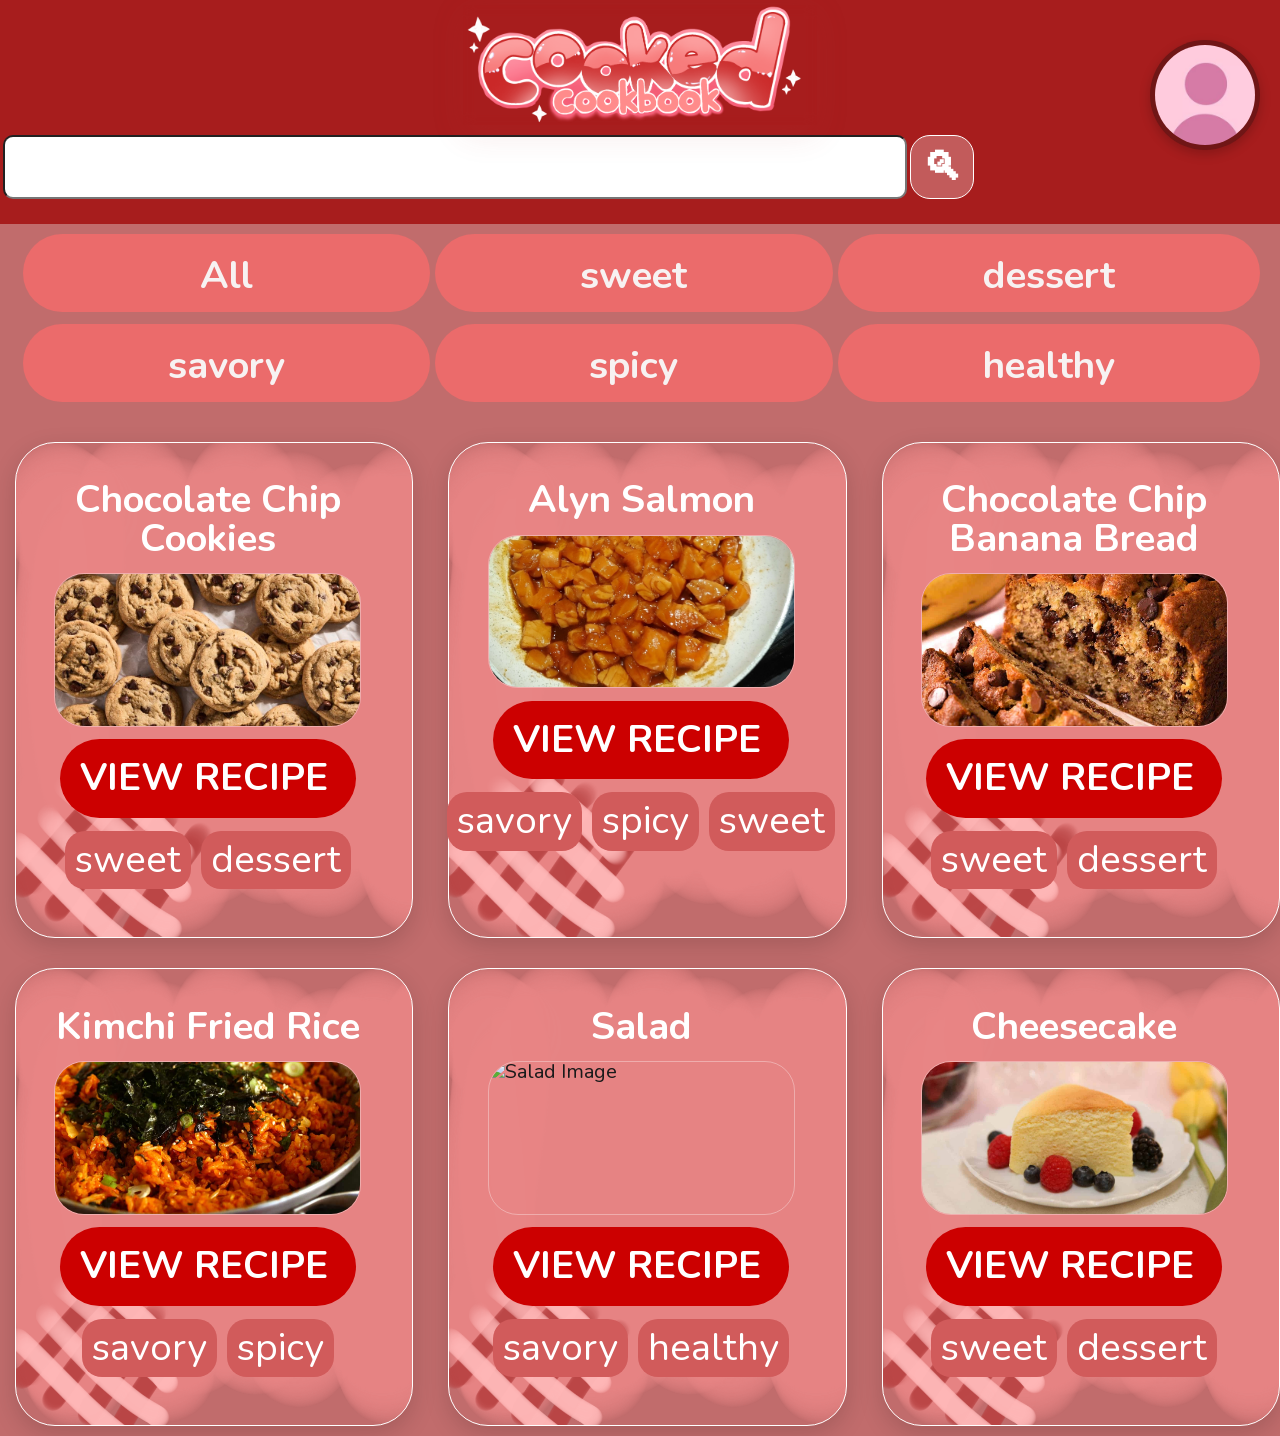
==== commit 287a6e5e: "Merge remote-tracking branch 'origin/Nia' into alyn-(structure-dev)" ====
--- a/index.html
+++ b/index.html
@@ -1,3 +1,6 @@
+<!-- Home page (recipe list + search + buttons to go to the other sections) -->
+<!--//how do i make a recipe cookbook website usingg html, css, and js with a red-white gingham/picnic aesthetic with recipe tags (e.g. meals, dietary restrictions, etc.), heavily inspired by the all recipes website-->
+<!--pls explain and comment the code-->
 <!DOCTYPE html>
 <html lang="en">
 <head>
@@ -11,31 +14,27 @@
     <link rel="icon" type="image/png" href="assets/favicon.png">
     <link rel="stylesheet" href="styles.css">
 </head>
+    
+<header id = "hpg">
+
+    <hh1>    <img src="images/logo2.png" alt="Cooked Cookbook" class="header-logo"> </hh1>
+    <div class = "search">
+        <input type ="text" id = "user_search" >
+        <button id="submit"> 🔍︎ </button>
+    </div>
+</header> 
 
 <body>
 
-    <header id="hpg">
-        <hh1>
-            <img src="images/logo2.png" alt="Cooked Cookbook" class="header-logo">
-        </hh1>
-        <div class="search">
-            <input type="text" id="user_search" placeholder="search ingredients or recipes...">
-            <button id="submit">🔍︎</button>
-        </div>
-    </header>
+    <div id = "tagbtns" class = "filterlist">
+    </div>
+    <section id = "no-card"> </section>
 
-    <!-- Profile button — moved out of <head> where it was before -->
-    <a href="profile.html" id="profile-btn">
-        <img src="images/pinkPfp.jpg" alt="profile" id="profile-img">
-    </a>
-
-    <div id="tagbtns" class="filterlist"></div>
-
-    <section id="no-card"></section>
-
-    <section id="recipe-container"></section>
+    <section id = "recipe-container">     
+    </section>
 
     <script src="script.js"></script>
 
 </body>
-</html>+</html>
+</DOCTYPE>
--- a/styles.css
+++ b/styles.css
@@ -66,7 +66,9 @@
 
 hh1 {
     color: pink;
-    text-align: center;
+    font-size: 5vw;
+    text-align: center;
+    line-height: 1em;
     padding: 0; 
     margin-bottom: 0; 
 }
@@ -119,7 +121,7 @@
     font-family: "Nunito", sans-serif;
     margin-top: 10px;
     padding: 10px;
-    left: 20px;
+    margin-left: 3px;
     font-size: 20px;
     background-color: rgb(167, 29, 29);
     color: white;
@@ -301,11 +303,11 @@
 /* for recipe-tag*/
 .taglist{
     align-self: center;
-    display: flex;
     flex-direction: row;
     gap: 10px;  /* Set to 0 to check if gap itself is the issue */
-  /*  display: grid;
-    grid-template-columns: repeat(3, minmax(1px, 50px));*/
+    display: flex;
+    flex-direction: row;
+
 }
 
 /*for recipe-filter*/
@@ -349,30 +351,17 @@
 .hbtn{
     display: inline-block;
     align-self: center;
+    margin-top: 10px;
+    padding: 20px;
+    margin-bottom: 0;
+
+    background-color: #cc0000;
+    color: white;
+    
     text-decoration: none;
-    position: fixed;
-    top: 180px;
-    left: 20px;
-    z-index: 1000;
-    background: #ffc4c4;
-    color: rgb(200, 0, 0);
-    border: none;
-    border-radius: 50px;
-    padding: 12px 20px;
-    font-family: "Nunito", sans-serif;
-    font-size: 20px;
-    font-weight: bold;
-    cursor: pointer;
-    box-shadow: 0 4px 12px rgba(0,0,0,0.2);
-    float: none;
-    margin: 0;
-    transition: background-color 0.2s ease, transform 0.2s ease, box-shadow 0.2s ease;
-}
-
-.hbtn:hover{
-    background: #ffffff;
-    transform: scale(1.05);
-    box-shadow: 0 6px 18px rgba(0,0,0,0.3);
+    border-radius: 20px;
+
+    font-size: 30px;
 }
 
 /* instructions within the card */
@@ -392,7 +381,7 @@
     font-weight: bold;
     border-radius: 30px;
 
-    font-size: 2.5vw;
+    font-size: 3.2vw;
 }
 
 .warning {
@@ -411,14 +400,13 @@
 
 .step{
     position: relative;
-    padding-right: 30px;
     padding-left: 35px;
     display: block;
     grid-template-columns: repeat(1, minmax(10vw, 20vw));
     color: rgb(167, 29, 29);
-    margin-top:20px;
-    margin-bottom: 20px;
-    font-size:2vw;
+    margin-top:10px;
+    margin-bottom: 10px;
+    font-size:3vw;
 }
 
 .step::before{
@@ -876,22 +864,6 @@
     accent-color: #cc0000;
 }
 
-/* Nutrition panel specific styling */
-#panel2 {
-    position: absolute;
-    top: 117px;
-    left: 20px;
-    background-color: white;           /* white panel */
-    border: 1px solid black;          /* thin black border */
-    padding: 1rem;                    /* space inside so border feels inset */
-    padding-top: 2rem;
-    box-sizing: border-box;           /* ensure padding included with width */
-    width: 300px;                     /* make panel wider */
-    font-size: 1.5rem;                /* larger text overall */
-    display: none;
-    transition: opacity 0.2s ease;
-}    
-
 .review-section {
     margin: 2rem 5rem;
 }
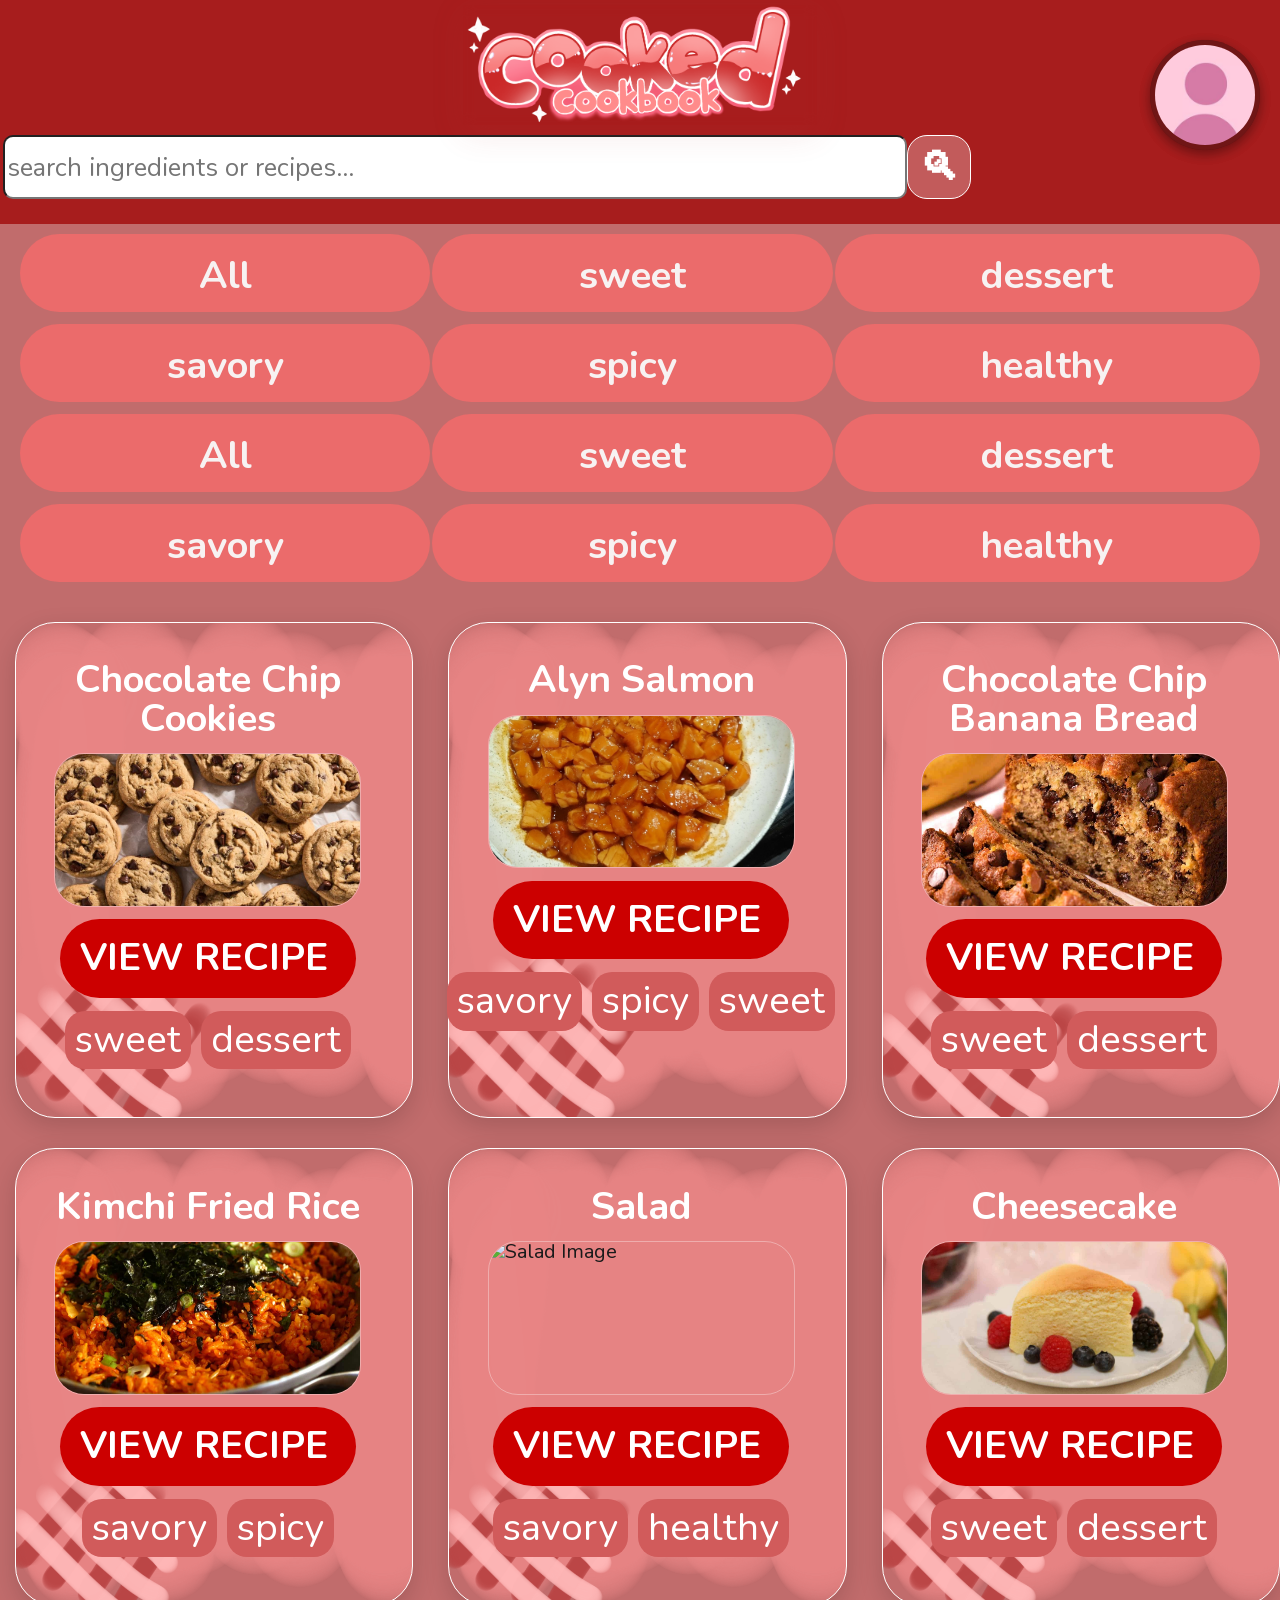
==== commit 80718db7: "Merge branch 'main' into alyn-(structure-dev)" ====
--- a/index.html
+++ b/index.html
@@ -1,6 +1,3 @@
-<!-- Home page (recipe list + search + buttons to go to the other sections) -->
-<!--//how do i make a recipe cookbook website usingg html, css, and js with a red-white gingham/picnic aesthetic with recipe tags (e.g. meals, dietary restrictions, etc.), heavily inspired by the all recipes website-->
-<!--pls explain and comment the code-->
 <!DOCTYPE html>
 <html lang="en">
 <head>
@@ -14,27 +11,31 @@
     <link rel="icon" type="image/png" href="assets/favicon.png">
     <link rel="stylesheet" href="styles.css">
 </head>
-    
-<header id = "hpg">
-
-    <hh1>    <img src="images/logo2.png" alt="Cooked Cookbook" class="header-logo"> </hh1>
-    <div class = "search">
-        <input type ="text" id = "user_search" >
-        <button id="submit"> 🔍︎ </button>
-    </div>
-</header> 
 
 <body>
 
-    <div id = "tagbtns" class = "filterlist">
-    </div>
-    <section id = "no-card"> </section>
+    <header id="hpg">
+        <hh1>
+            <img src="images/logo2.png" alt="Cooked Cookbook" class="header-logo">
+        </hh1>
+        <div class="search">
+            <input type="text" id="user_search" placeholder="search ingredients or recipes...">
+            <button id="submit">🔍︎</button>
+        </div>
+    </header>
 
-    <section id = "recipe-container">     
-    </section>
+    <!-- Profile button — moved out of <head> where it was before -->
+    <a href="profile.html" id="profile-btn">
+        <img src="images/pinkPfp.jpg" alt="profile" id="profile-img">
+    </a>
+
+    <div id="tagbtns" class="filterlist"></div>
+
+    <section id="no-card"></section>
+
+    <section id="recipe-container"></section>
 
     <script src="script.js"></script>
 
 </body>
-</html>
-</DOCTYPE>+</html>
--- a/styles.css
+++ b/styles.css
@@ -66,9 +66,7 @@
 
 hh1 {
     color: pink;
-    font-size: 5vw;
-    text-align: center;
-    line-height: 1em;
+    text-align: center;
     padding: 0; 
     margin-bottom: 0; 
 }
@@ -121,7 +119,7 @@
     font-family: "Nunito", sans-serif;
     margin-top: 10px;
     padding: 10px;
-    margin-left: 3px;
+    left: 20px;
     font-size: 20px;
     background-color: rgb(167, 29, 29);
     color: white;
@@ -351,17 +349,30 @@
 .hbtn{
     display: inline-block;
     align-self: center;
-    margin-top: 10px;
-    padding: 20px;
-    margin-bottom: 0;
-
-    background-color: #cc0000;
-    color: white;
-    
     text-decoration: none;
-    border-radius: 20px;
-
-    font-size: 30px;
+    position: fixed;
+    top: 180px;
+    left: 20px;
+    z-index: 1000;
+    background: #ffc4c4;
+    color: rgb(200, 0, 0);
+    border: none;
+    border-radius: 50px;
+    padding: 12px 20px;
+    font-family: "Nunito", sans-serif;
+    font-size: 20px;
+    font-weight: bold;
+    cursor: pointer;
+    box-shadow: 0 4px 12px rgba(0,0,0,0.2);
+    float: none;
+    margin: 0;
+    transition: background-color 0.2s ease, transform 0.2s ease, box-shadow 0.2s ease;
+}
+
+.hbtn:hover{
+    background: #ffffff;
+    transform: scale(1.05);
+    box-shadow: 0 6px 18px rgba(0,0,0,0.3);
 }
 
 /* instructions within the card */
@@ -381,7 +392,7 @@
     font-weight: bold;
     border-radius: 30px;
 
-    font-size: 3.2vw;
+    font-size: 2.5vw;
 }
 
 .warning {
@@ -400,13 +411,14 @@
 
 .step{
     position: relative;
+    padding-right: 30px;
     padding-left: 35px;
     display: block;
     grid-template-columns: repeat(1, minmax(10vw, 20vw));
     color: rgb(167, 29, 29);
-    margin-top:10px;
-    margin-bottom: 10px;
-    font-size:3vw;
+    margin-top:20px;
+    margin-bottom: 20px;
+    font-size:2vw;
 }
 
 .step::before{
@@ -864,6 +876,22 @@
     accent-color: #cc0000;
 }
 
+/* Nutrition panel specific styling */
+#panel2 {
+    position: absolute;
+    top: 117px;
+    left: 20px;
+    background-color: white;           /* white panel */
+    border: 1px solid black;          /* thin black border */
+    padding: 1rem;                    /* space inside so border feels inset */
+    padding-top: 2rem;
+    box-sizing: border-box;           /* ensure padding included with width */
+    width: 300px;                     /* make panel wider */
+    font-size: 1.5rem;                /* larger text overall */
+    display: none;
+    transition: opacity 0.2s ease;
+}    
+
 .review-section {
     margin: 2rem 5rem;
 }
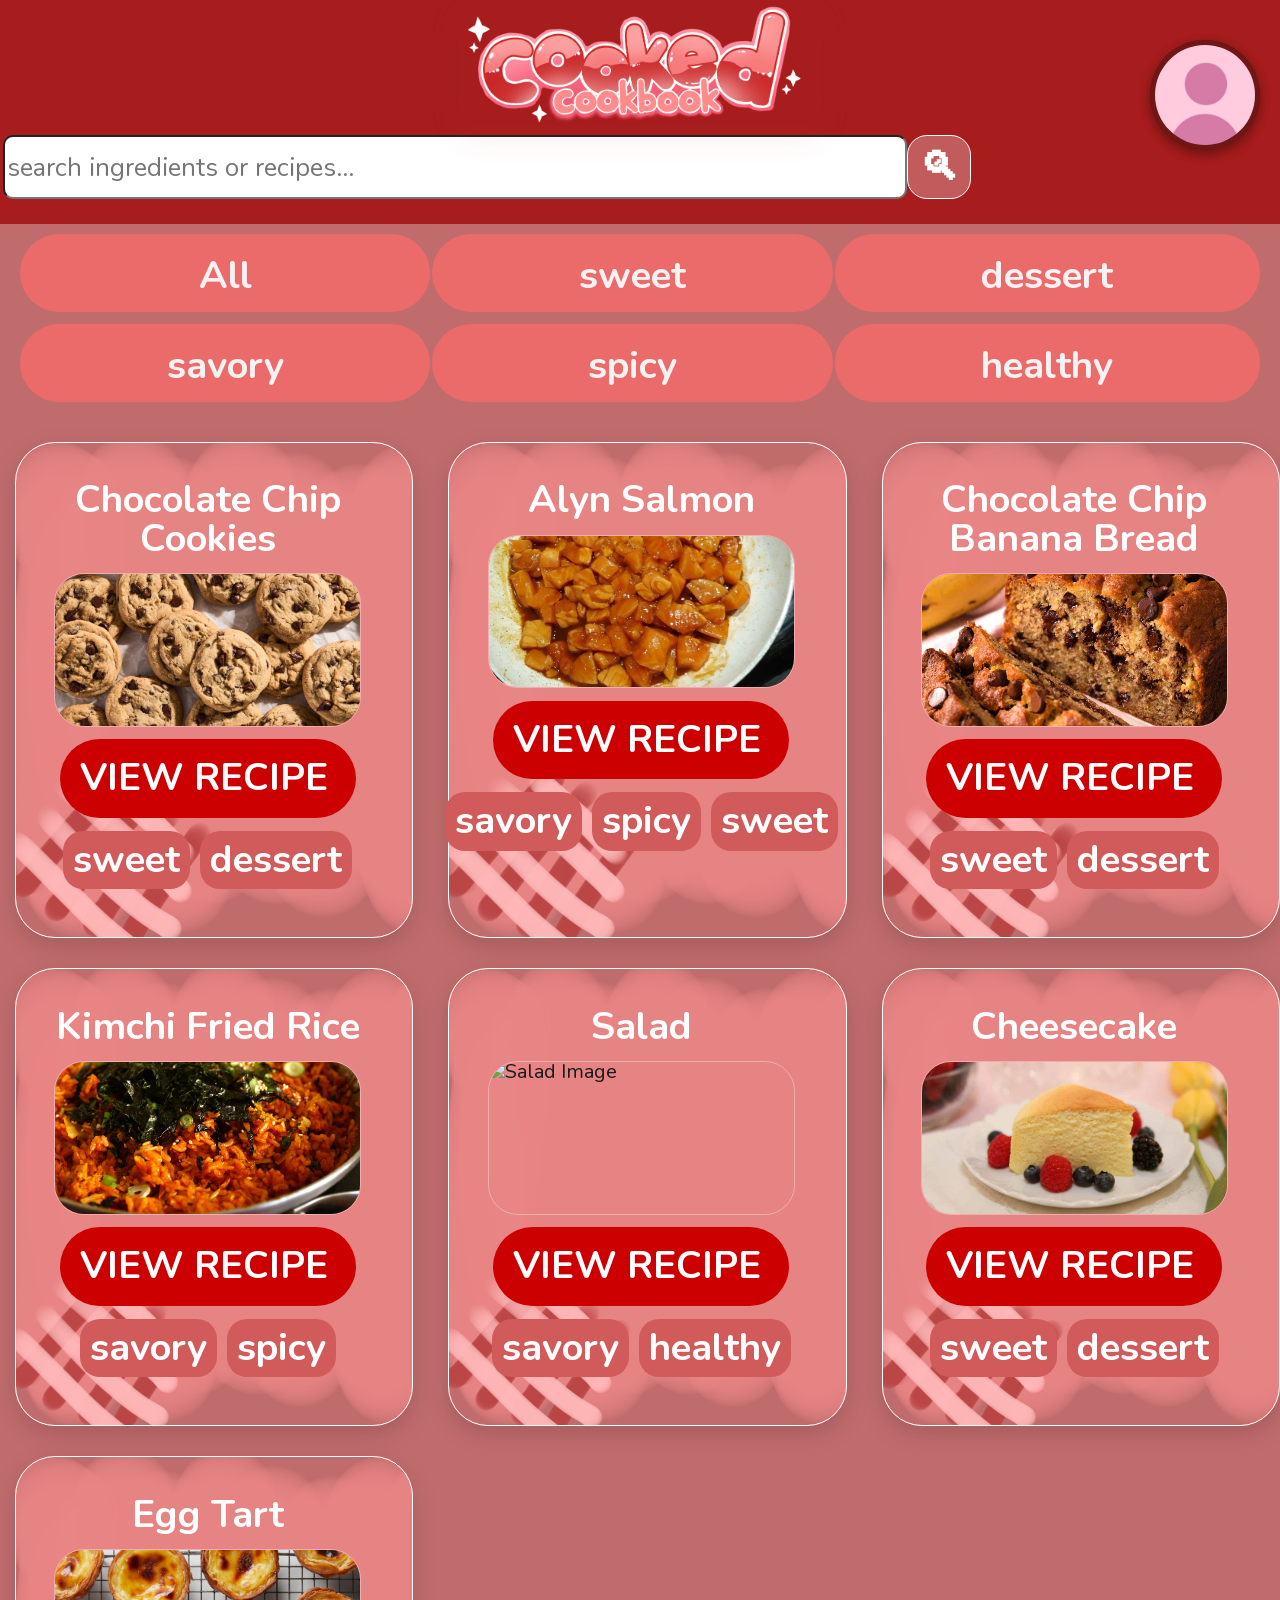
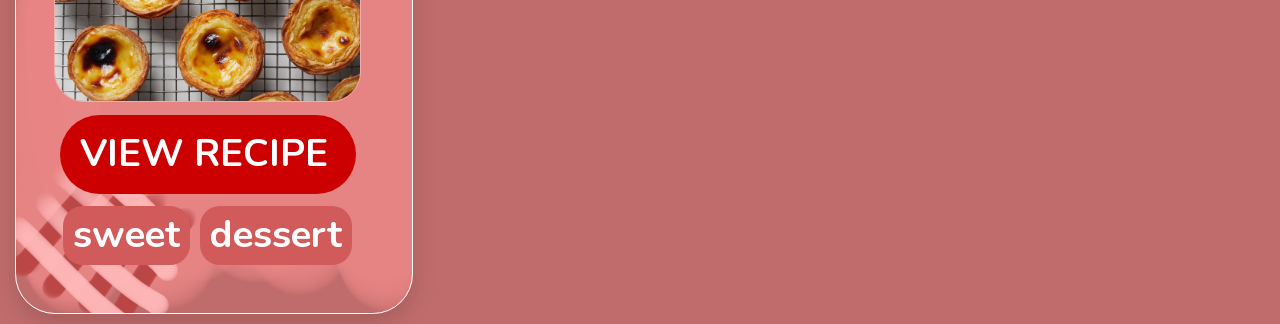
==== commit bad9ff48: "added logo to tab & added egg tart recipe" ====
--- a/index.html
+++ b/index.html
@@ -1,18 +1,20 @@
 <!DOCTYPE html>
 <html lang="en">
+
 <head>
     <meta charset="UTF-8">
     <meta name="viewport" content="width=device-width, initial-scale=1.0">
     <title>Cookbook</title>
-    <a href="profile.html" id="profile-btn">
-        <img src="images/pinkPfp.jpg" alt="profile" id="profile-img">
-    </a>
     
-    <link rel="icon" type="image/png" href="assets/favicon.png">
+    <link rel="icon" type="image/x-icon" href="images/logo.ico">
     <link rel="stylesheet" href="styles.css">
 </head>
 
 <body>
+
+    <a href="profile.html" id="profile-btn">
+        <img src="images/pinkPfp.jpg" alt="profile" id="profile-img">
+    </a>
 
     <header id="hpg">
         <hh1>
@@ -38,4 +40,5 @@
     <script src="script.js"></script>
 
 </body>
+
 </html>
--- a/styles.css
+++ b/styles.css
@@ -51,7 +51,7 @@
     max-width: 100vw;
     font-size: 4vw;
     text-align: center;
-    line-height: .1em;
+    line-height: 1em;
 }
 
 /* header heading 1*/
@@ -125,16 +125,21 @@
     color: white;
     border: none;
     border-radius: 10px;
-    font-weight:bold;    
+    font-weight:bold;
 }
 
 button:hover{
     background: #cf0404;
     transform: scale(1.05);
     box-shadow: 0 6px 18px rgba(0,0,0,0.3);
-    border-radius: 10px;    
+    border-radius: 9step0px;    
     cursor: url("images/cursor1.cur"), auto;
-    border-radius: 10px;    
+}
+
+button:hover:disabled {
+    transform: none;
+    cursor: not-allowed;
+    box-shadow: none;
 }
 
 .search button {
@@ -155,6 +160,7 @@
     font-family: "Nunito", sans-serif;
     background-color: rgb(161, 66, 66);
     border: 1px, solid, rgb(255, 203, 203);
+    cursor: url("images/cursor1.cur"), auto;
 }
 
 .warning {
@@ -270,6 +276,8 @@
     border-radius: 20px;
     text-align:center;
 
+    font-weight: bold;
+
     font-size: 3vw;
 }
 /* the ones on top of the recipes*/
@@ -296,6 +304,7 @@
     border: .5px, white, solid;
     border-radius: 90px;
     transform: scale(1.05);
+    cursor: url("images/cursor1.cur"), auto;
 }
 
 /* for recipe-tag*/
@@ -323,12 +332,13 @@
 .recipe-image {
     width: 80%;
     aspect-ratio: 2;
-   object-fit: cover;
+    object-fit: cover;
     display: flex;
     border-radius: 30px;
     border: 1.5px solid rgba(255, 255, 255, 0.333);
     margin-top: 15px;
     align-self: center;
+    object-position: center;
     box-sizing: border-box;
 }
 
@@ -336,6 +346,7 @@
 .recipe-btn:hover {
     background-color: #990000;
     transform:scale(1.03);
+    cursor: url("images/cursor1.cur"), auto;
 }
 
 .recipe-sited{
@@ -344,6 +355,7 @@
 
 .recipe-card:hover{
     transform:scale(1.03);
+    cursor: url("images/cursor1.cur"), auto;
 }
 
 .hbtn{
@@ -373,6 +385,38 @@
     background: #ffffff;
     transform: scale(1.05);
     box-shadow: 0 6px 18px rgba(0,0,0,0.3);
+    border-radius: 90px;
+    cursor: url("images/cursor1.cur"), auto;
+}
+
+.pbtn{
+    display: inline-block;
+    align-self: center;
+    text-decoration: none;
+    position: fixed;
+    top: 240px;
+    left: 20px;
+    z-index: 1000;
+    background: #ffc4c4;
+    color: rgb(200, 0, 0);
+    border: none;
+    border-radius: 50px;
+    padding: 12px 20px;
+    font-family: "Nunito", sans-serif;
+    font-size: 20px;
+    font-weight: bold;
+    cursor: pointer;
+    box-shadow: 0 4px 12px rgba(0,0,0,0.2);
+    float: none;
+    margin: 0;
+    transition: background-color 0.2s ease, transform 0.2s ease, box-shadow 0.2s ease;
+}
+.pbtn:hover{
+    background: #ffffff;
+    transform: scale(1.05);
+    box-shadow: 0 6px 18px rgba(0,0,0,0.3);
+    border-radius: 90px;
+    cursor: url("images/cursor1.cur"), auto;
 }
 
 /* instructions within the card */
@@ -384,15 +428,13 @@
     margin-right: 15vw;
     margin-bottom: 20px;
     padding: 30px;
-
     padding-top: 20px;
     max-width: 100%;
-
     background-color: rgb(253, 241, 229);
     font-weight: bold;
     border-radius: 30px;
-
-    font-size: 2.5vw;
+    line-height: 1em;
+    font-size: 3.2vw;
 }
 
 .warning {
@@ -440,7 +482,7 @@
     color: rgb(167, 29, 29);
     margin-top:10px;
     margin-bottom: 10px;
-    font-size:3vw;
+    font-size:2vw;
 }
 
 .step-under::before{
@@ -466,7 +508,7 @@
     font-size: 20px;
     background-color: rgb(167, 29, 29);
     color: white;
-    border-radius: 10px;    
+    border-radius: 90px;    
 }
 
 .timer-window {
@@ -582,7 +624,7 @@
     position: fixed;
     top: 0;
     right: 0;
-    width: 20vw;
+    width: 18vw;
     background-color: #cd7575;
     padding: 1rem;
     padding-top: 2rem;
@@ -624,21 +666,15 @@
 /* Nutrition panel specific styling */
 #panel2 {
     background-color: white;
-    /* white panel */
     border: 1px solid black;
-    /* thin black border */
     padding: 1rem;
-    /* space inside so border feels inset */
     padding-top: 2rem;
     box-sizing: border-box;
-    /* ensure padding included with width */
-    width: 300px;
-    /* make panel wider */
+    width: 230px;
     font-size: 1.5rem;
-    position: absolute;
-    top: 100px;
-    left: 200px;
-    /* larger text overall */
+    position: fixed;
+    top: 300px;
+    left: 5px;
     display: none;
 }
 
@@ -651,14 +687,12 @@
 #panel2 ol {
     list-style: none;
     padding: 0;
-    margin: 1.5rem 0 0 0;
-    /*space from title */
+    margin: 1.5rem 0 0 0; /*space from title */
 }
 
 #panel2 ol li {
     display: flex;
-    justify-content: space-between;
-    /* pushes text left & right */
+    justify-content: space-between;  /* pushes text left & right */
     border-bottom: 1px solid black;
     padding: 0.25rem 0;
 }
@@ -695,6 +729,7 @@
     background: #cf0404;
     transform: scale(1.05);
     box-shadow: 0 6px 18px rgba(0,0,0,0.3);
+    cursor: url("images/cursor1.cur"), auto;
 }   
 
 
@@ -724,6 +759,7 @@
     background: #cf0404;
     transform: scale(1.05);
     box-shadow: 0 6px 18px rgba(0,0,0,0.3);
+    cursor: url("images/cursor1.cur"), auto;
 }
 
 #profile-img {
@@ -805,6 +841,7 @@
 #auth-tabs button:hover {
     background: #cc0000;
     color: white;
+    cursor: url("images/cursor1.cur"), auto;
 }
 
 .auth-heading {
@@ -876,22 +913,6 @@
     accent-color: #cc0000;
 }
 
-/* Nutrition panel specific styling */
-#panel2 {
-    position: absolute;
-    top: 117px;
-    left: 20px;
-    background-color: white;           /* white panel */
-    border: 1px solid black;          /* thin black border */
-    padding: 1rem;                    /* space inside so border feels inset */
-    padding-top: 2rem;
-    box-sizing: border-box;           /* ensure padding included with width */
-    width: 300px;                     /* make panel wider */
-    font-size: 1.5rem;                /* larger text overall */
-    display: none;
-    transition: opacity 0.2s ease;
-}    
-
 .review-section {
     margin: 2rem 5rem;
 }
@@ -902,6 +923,7 @@
 
 .review-section button:hover {
     filter: brightness(90%);
+    cursor: url("images/cursor1.cur"), auto;
 }
 
 .review-section button:active {
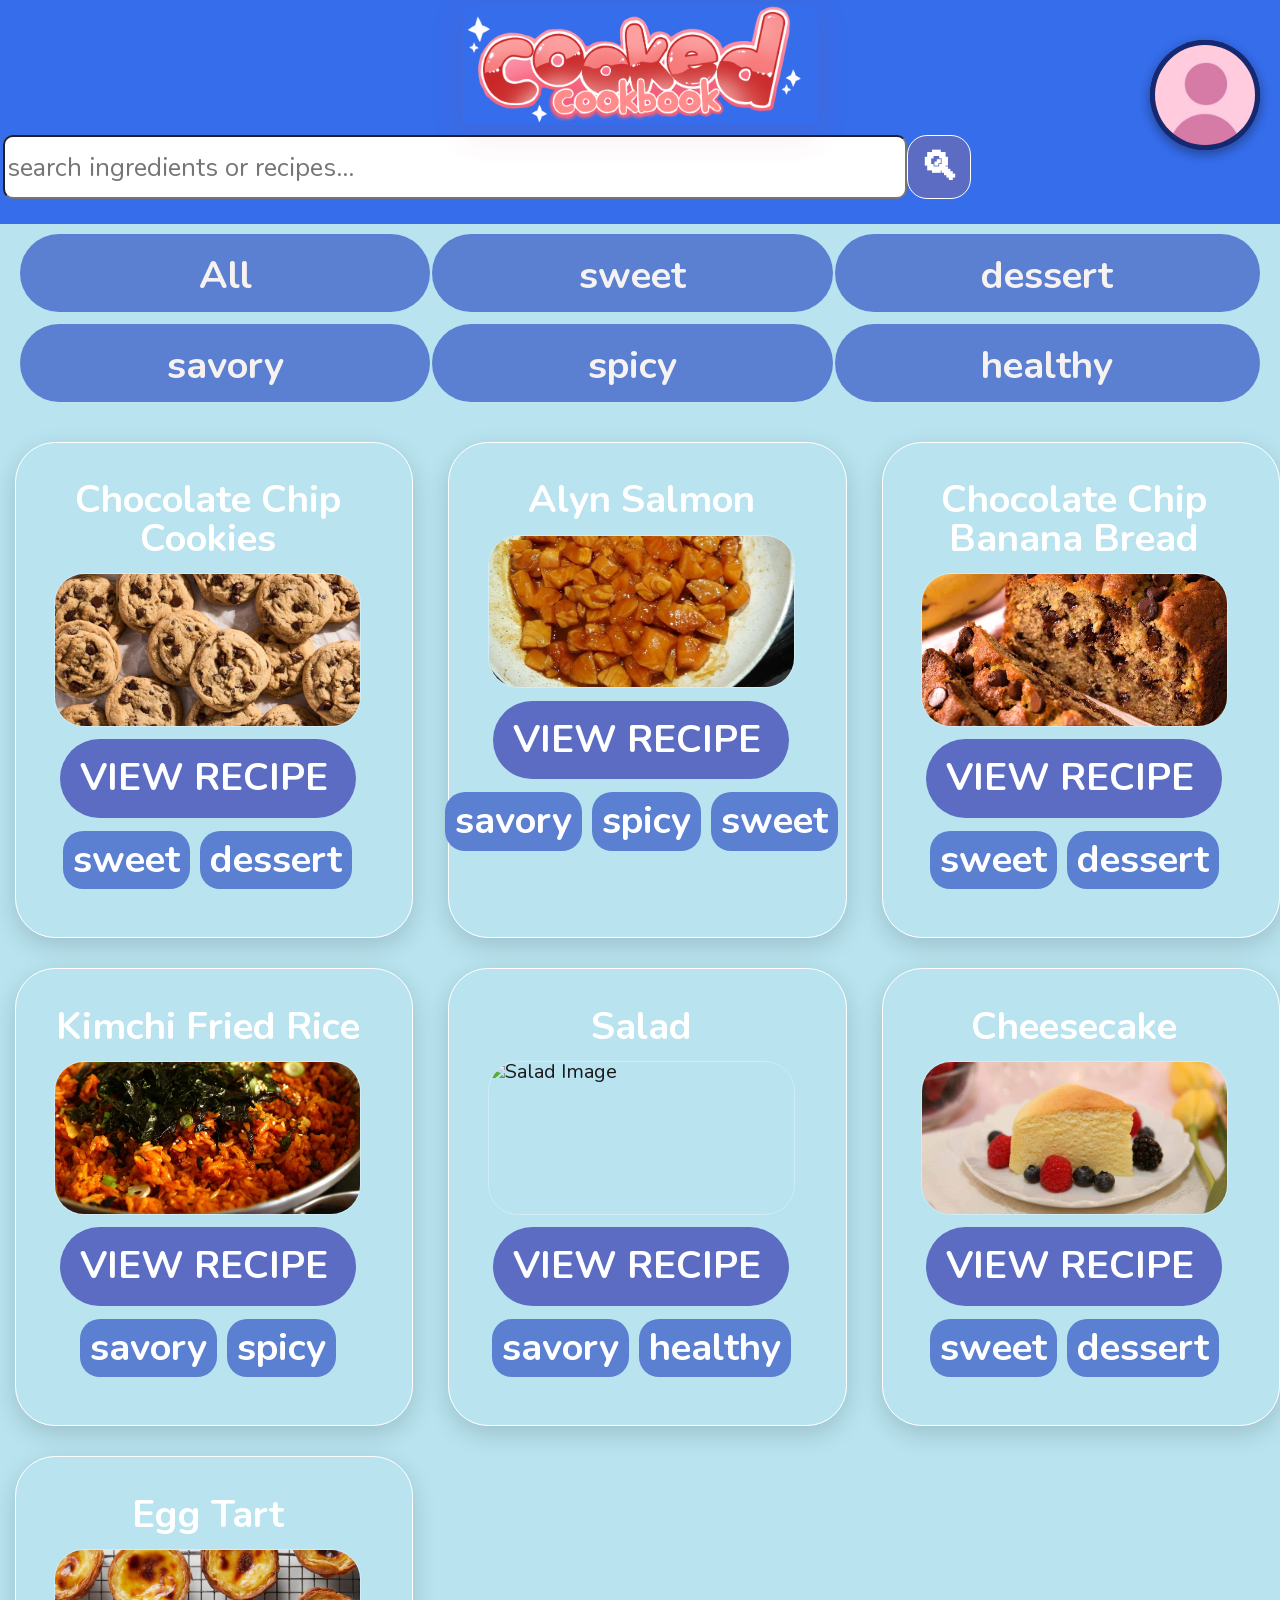
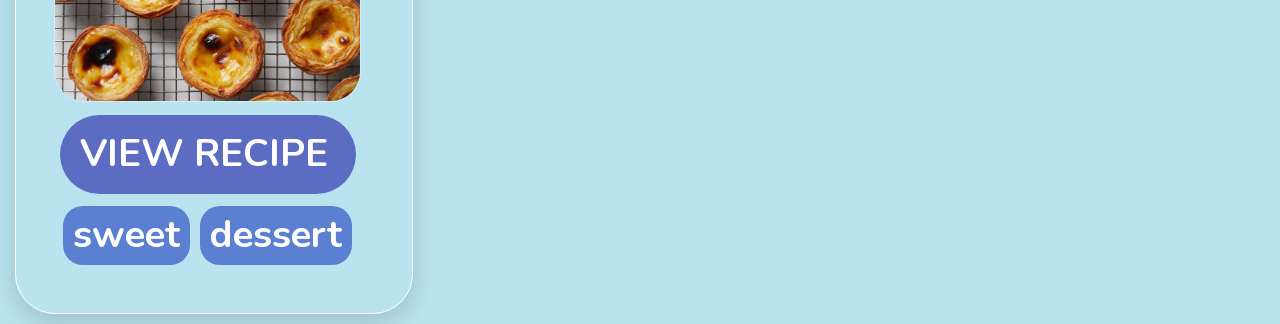
==== commit 85c00c5e: "changed changed" ====
--- a/index.html
+++ b/index.html
@@ -16,7 +16,9 @@
         <img src="images/pinkPfp.jpg" alt="profile" id="profile-img">
     </a>
 
+
     <header id="hpg">
+
         <hh1>
             <img src="images/logo2.png" alt="Cooked Cookbook" class="header-logo">
         </hh1>
@@ -24,9 +26,15 @@
             <input type="text" id="user_search" placeholder="search ingredients or recipes...">
             <button id="submit">🔍︎</button>
         </div>
+
     </header>
 
     <!-- Profile button — moved out of <head> where it was before -->
+    
+    <!--    <div class ="pantry">
+        <button id="pantry-btn">My Pantry</button>
+    </div> -->
+
     <a href="profile.html" id="profile-btn">
         <img src="images/pinkPfp.jpg" alt="profile" id="profile-img">
     </a>
--- a/styles.css
+++ b/styles.css
@@ -29,7 +29,7 @@
 body {
     margin:0;
     font-family: "Nunito", sans-serif;
-    background-color: #c16c6c;
+    background-color: #b8e3ef;
     color: #1a1a1a;
     line-height: 1em;
     font-size: 20px;
@@ -47,25 +47,15 @@
 h1 {
     margin-left:10vw;
     margin-right:10vw;
-    color: pink;
+    color: rgb(191, 221, 243);
     max-width: 100vw;
     font-size: 4vw;
     text-align: center;
     line-height: 1em;
 }
 
-/* header heading 1*/
-/* hh1 {
-    color: pink;
-    font-size: 5vw;
-    text-align: center;
-    line-height: 1.5em;
-    padding: 20px;
-    margin-bottom: 50px;
-} */
-
 hh1 {
-    color: pink;
+    color: rgb(191, 221, 243);
     text-align: center;
     padding: 0; 
     margin-bottom: 0; 
@@ -75,7 +65,7 @@
 
 header {
     position: sticky;
-    background-color: rgb(167, 29, 29);
+    background-color: rgb(54, 109, 235);
     text-align: center;
     padding-top: 5px;
     padding-bottom: 5px;
@@ -88,7 +78,7 @@
 
 credit {
     /* by le gang trust*/
-    color: rgb(229, 177, 195);
+    color: rgb(177, 214, 229);
     text-align: center;
     line-height: 0.5em;
     font-weight: bold;
@@ -121,7 +111,7 @@
     padding: 10px;
     left: 20px;
     font-size: 20px;
-    background-color: rgb(167, 29, 29);
+    background-color: rgb(29, 43, 167);
     color: white;
     border: none;
     border-radius: 10px;
@@ -129,7 +119,7 @@
 }
 
 button:hover{
-    background: #cf0404;
+    background: #0444cf;
     transform: scale(1.05);
     box-shadow: 0 6px 18px rgba(0,0,0,0.3);
     border-radius: 9step0px;    
@@ -146,7 +136,7 @@
     /* when you select a specific ingredient cause my enter key doesn't work */
     width: 5vw;
     font-family: "Nunito", sans-serif;
-    background-color: rgb(194, 91, 91);
+    background-color: rgb(91, 108, 194);
     color: white;
     border: 1px, solid, white;
     padding-bottom:30px;
@@ -158,7 +148,7 @@
 }
 .search button:hover {
     font-family: "Nunito", sans-serif;
-    background-color: rgb(161, 66, 66);
+    background-color: rgb(91, 108, 194);
     border: 1px, solid, rgb(255, 203, 203);
     cursor: url("images/cursor1.cur"), auto;
 }
@@ -243,7 +233,7 @@
     margin-top: 1vw;
     width: 20vw;
 
-    background-color: #cc0000;
+    background-color: rgb(91, 108, 194);
     color: white;
     
     text-decoration: none;
@@ -269,7 +259,7 @@
 
     border-radius: 10px;
 
-    background-color: #d15b5b;
+    background-color: #5b80d1;
     color: white;
 
     text-decoration: none;
@@ -289,7 +279,7 @@
     padding-left:10px;
     padding-right:10px;
 
-    background-color: #eb6b6b;
+    background-color: #5b80d1;
     color: rgb(247, 242, 242);
     
     text-decoration: none;
@@ -300,7 +290,7 @@
 }
 
 .recipe-filter:hover{
-    background-color: #e04b4b;
+    background-color: #5b80d1;
     border: .5px, white, solid;
     border-radius: 90px;
     transform: scale(1.05);
@@ -344,7 +334,7 @@
 
 
 .recipe-btn:hover {
-    background-color: #990000;
+    background-color: #5b80d1;
     transform:scale(1.03);
     cursor: url("images/cursor1.cur"), auto;
 }
@@ -367,7 +357,7 @@
     left: 20px;
     z-index: 1000;
     background: #ffc4c4;
-    color: rgb(200, 0, 0);
+    color: rgb(0, 37, 200);
     border: none;
     border-radius: 50px;
     padding: 12px 20px;
@@ -398,7 +388,7 @@
     left: 20px;
     z-index: 1000;
     background: #ffc4c4;
-    color: rgb(200, 0, 0);
+    color: rgb(0, 77, 200);
     border: none;
     border-radius: 50px;
     padding: 12px 20px;
@@ -457,7 +447,7 @@
     padding-left: 35px;
     display: block;
     grid-template-columns: repeat(1, minmax(10vw, 20vw));
-    color: rgb(167, 29, 29);
+    color: rgb(0, 77, 200);
     margin-top:20px;
     margin-bottom: 20px;
     font-size:2vw;
@@ -467,7 +457,7 @@
     content: "✩";
     position: absolute; 
     margin-right: 15px;
-    color: rgb(218, 121, 121);
+    color: rgb(0, 77, 200);
     display: block;
     left: 0;
     font-size:1em;
@@ -479,7 +469,7 @@
     padding-left: 30px;
     display: block;
     grid-template-columns: repeat(1, minmax(10vw, 20vw));
-    color: rgb(167, 29, 29);
+    color: rgb(29, 52, 167);
     margin-top:10px;
     margin-bottom: 10px;
     font-size:2vw;
@@ -489,7 +479,7 @@
     content: "✩";
     position: absolute; 
     margin-right: 55px;
-    color: rgb(218, 121, 121);
+    color: rgb(121, 155, 218);
     display: block;
     left: 0;
     font-size:1em;
@@ -506,7 +496,7 @@
     padding: 10px;
     margin-left: 3px;
     font-size: 20px;
-    background-color: rgb(167, 29, 29);
+    background-color: rgb(29, 66, 167);
     color: white;
     border-radius: 90px;    
 }
@@ -541,7 +531,7 @@
   color: white;
 }
 .stop-btn {
-  background-color: #f44336;
+  background-color: #3662f4;
   color: white;
 }
 
@@ -552,7 +542,7 @@
     background: none;
     border: none;
     font-size: 16px;
-    color: #cc0000;
+    color: #0018cc;
     cursor: pointer;
     float: none;
     margin: 0;
@@ -561,7 +551,7 @@
 }
 
 .timer-close-btn:hover {
-    color: #8b0000;
+    color: #00198b;
     transform: scale(1.2);
 }
 
@@ -577,12 +567,12 @@
     font-family: "Nunito", sans-serif;
     font-size: 18px;
     font-weight: bold;
-    color: #8b0000;
+    color: #00258b;
     margin: 4px 0;
 }
 
 .timer-display.low {
-    color: #ff4400;
+    color: #0033ff;
 }
 
 .timer-controls {
@@ -595,10 +585,10 @@
     font-family: "Nunito", sans-serif;
     font-size: 13px;
     background: rgba(255, 220, 150, 0.8);
-    border: 1px solid rgba(204, 0, 0, 0.3);
+    border: 1px solid rgba(0, 75, 204, 0.3);
     border-radius: 20px;
     padding: 4px 8px;
-    color: #8b0000;
+    color: #001e8b;
     margin-bottom: 8px;
     cursor: pointer;
     width: 100%;
@@ -625,7 +615,7 @@
     top: 0;
     right: 0;
     width: 18vw;
-    background-color: #cd7575;
+    background-color: #7592cd;
     padding: 1rem;
     padding-top: 2rem;
     border-radius: 10px;
@@ -710,7 +700,7 @@
     top: 40px;
     left: 20px;
     z-index: 1000;
-    background: #701616;
+    background: #162b70;
     color: white;
     border: none;
     border-radius: 50px;
@@ -726,7 +716,7 @@
 }
 
 #nutrition-btn:hover {
-    background: #cf0404;
+    background: #0433cf;
     transform: scale(1.05);
     box-shadow: 0 6px 18px rgba(0,0,0,0.3);
     cursor: url("images/cursor1.cur"), auto;
@@ -738,7 +728,7 @@
     top: 40px;
     right: 20px;
     z-index: 1000;
-    background: #701616;
+    background: #162970;
     color: white;
     border: none;
     border-radius: 50%; /* circle */
@@ -756,7 +746,7 @@
 }
 
 #profile-btn:hover {
-    background: #cf0404;
+    background: #0433cf;
     transform: scale(1.05);
     box-shadow: 0 6px 18px rgba(0,0,0,0.3);
     cursor: url("images/cursor1.cur"), auto;
@@ -803,7 +793,7 @@
 .auth-container {
     max-width: 400px;
     margin: 60px auto;
-    background: pink;
+    background: rgb(191, 221, 243);
     border-radius: 24px;
     padding: 32px;
     box-shadow: 0 8px 24px rgba(0,0,0,0.15);
@@ -821,8 +811,8 @@
     float: none;
     flex: 1;
     background: transparent;
-    border: 2px solid #cc0000;
-    color: #cc0000;
+    border: 2px solid #0025cc;
+    color: #0007cc;
     border-radius: 50px;
     padding: 8px 16px;
     font-family: "Nunito", sans-serif;
@@ -832,20 +822,20 @@
 }
 
 #auth-tabs button.active-tab {
-    background: #cc0000;
+    background: #0000cc;
     color: white;
     font-weight: bold;
-    border-bottom: 2px solid #cc0000;
+    border-bottom: 2px solid #0025cc;
 }
 
 #auth-tabs button:hover {
-    background: #cc0000;
+    background: #0025cc;
     color: white;
     cursor: url("images/cursor1.cur"), auto;
 }
 
 .auth-heading {
-    color: #cc0000;
+    color: #0025cc;
     margin-bottom: 16px;
     font-size: 22px;
 }
@@ -856,7 +846,7 @@
     padding: 10px 14px;
     margin-bottom: 12px;
     border-radius: 50px;
-    border: 2px solid #e09a9a;
+    border: 2px solid #9aa7e0;
     background: white;
     font-family: "Nunito", sans-serif;
     font-size: 15px;
@@ -866,14 +856,14 @@
 /* does ts worik */
 
 .auth-input:focus {
-    border-color: #cc0000;
+    border-color: #0052cc;
 }
 
 .auth-btn {
     float: none;
     width: 100%;
     padding: 10px;
-    background: #cc0000;
+    background: #003acc;
     color: white;
     border: none;
     border-radius: 50px;
@@ -886,13 +876,13 @@
 }
 
 .auth-btn:hover {
-    background: #990000;
+    background: #003099;
 }
 
 .auth-message {
     margin-top: 12px;
     font-size: 14px;
-    color: #cc0000;
+    color: #0036cc;
     font-weight: bold;
 }
 
@@ -901,7 +891,7 @@
     align-items: center;
     gap: 6px;
     font-size: 13px;
-    color: #8b0000;
+    color: #002a8b;
     margin-bottom: 10px;
     cursor: pointer;
 }
@@ -910,7 +900,7 @@
     width: 14px;
     height: 14px;
     cursor: pointer;
-    accent-color: #cc0000;
+    accent-color: #0025cc;
 }
 
 .review-section {
@@ -969,7 +959,7 @@
 
 .overall-ratings i {
     font-size: 1.3rem;
-    color: #590000;
+    color: #001e59;
 }
 
 .rating-bars-container {
@@ -1020,7 +1010,7 @@
 .rating-bar-filled {
     height: 100%;
     width: 0%;
-    background-color: #590000;
+    background-color: #002459;
     /* transition: width 0.5s ease; */
 }
 
@@ -1029,7 +1019,7 @@
     height: 0.2rem;
     border: none;
     margin: 0rem -0.5rem;
-    background: rgb(134, 54, 54);
+    background: rgb(54, 77, 134);
     box-shadow: 0 0.12rem 0.3rem 0.01rem rgba(124, 40, 40, 0.5);
 }
 
@@ -1066,7 +1056,7 @@
 }
 
 .ratings {
-    color: #590000;
+    color: #001659;
 }
 
 .review-content {
@@ -1154,7 +1144,7 @@
     height: 2.8rem;
     justify-content: flex-end;
     align-items: center;
-    background-color: #d08888;
+    background-color: #88a2d0;
 }
 
 .close-img-btn {
@@ -1167,7 +1157,7 @@
     padding: 0rem;
     margin: 0rem;
     cursor: pointer;
-    background-color: rgb(207, 101, 101);
+    background-color: rgb(101, 151, 207);
 }
 
 .close-img-btn i {
@@ -1200,3 +1190,25 @@
             transparent 10px) 1;
     margin: 0rem -0.5rem;
 }
+
+.pantry-btn{
+    position: fixed;
+    top: 40px;
+    right: 20px;
+    z-index: 1000;
+    background: #162970;
+    color: white;
+    border: none;
+    border-radius: 50%; /* circle */
+    width: 100px;      
+    height: 100px;
+    padding: 5px 5px;
+    font-family: "Nunito", sans-serif;
+    font-size: 35px;
+    font-weight: bold;
+    cursor: pointer;
+    box-shadow: 0 4px 12px rgba(0,0,0,0.2);
+    float: none;
+    margin: 0;
+    transition: background-color 0.2s ease, transform 0.2s ease, box-shadow 0.2s ease;
+}
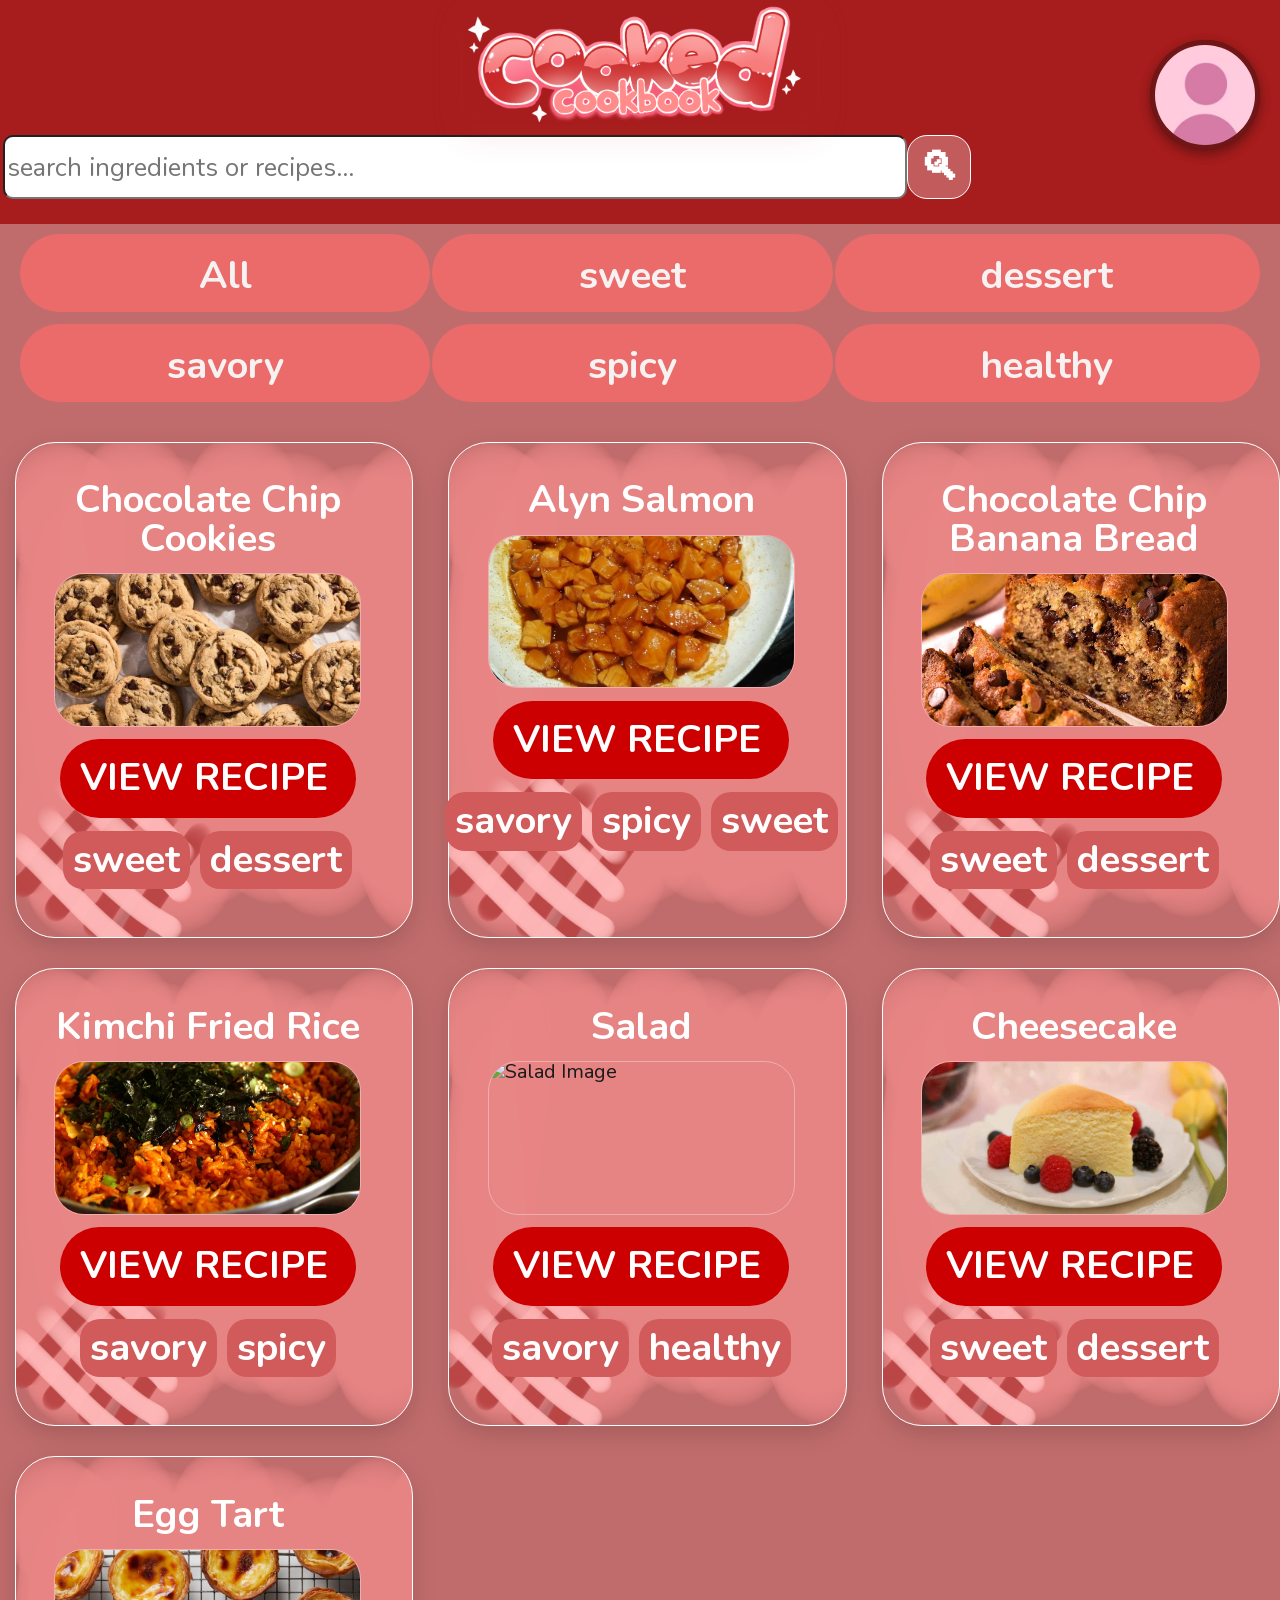
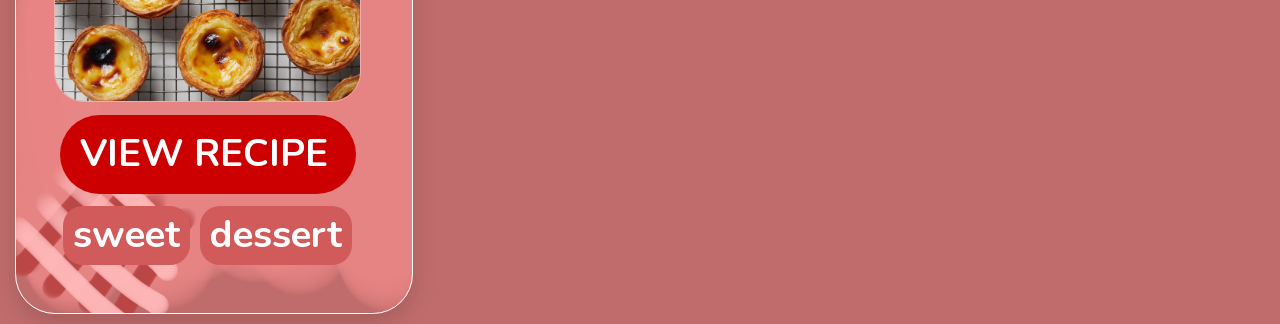
==== commit 95a879d8: "Revert "changed" This reverts commit 85c00c5ef03a1f54189b389a3e5b644f00215a44." ====
--- a/index.html
+++ b/index.html
@@ -16,9 +16,7 @@
         <img src="images/pinkPfp.jpg" alt="profile" id="profile-img">
     </a>
 
-
     <header id="hpg">
-
         <hh1>
             <img src="images/logo2.png" alt="Cooked Cookbook" class="header-logo">
         </hh1>
@@ -26,15 +24,9 @@
             <input type="text" id="user_search" placeholder="search ingredients or recipes...">
             <button id="submit">🔍︎</button>
         </div>
-
     </header>
 
     <!-- Profile button — moved out of <head> where it was before -->
-    
-    <!--    <div class ="pantry">
-        <button id="pantry-btn">My Pantry</button>
-    </div> -->
-
     <a href="profile.html" id="profile-btn">
         <img src="images/pinkPfp.jpg" alt="profile" id="profile-img">
     </a>
--- a/styles.css
+++ b/styles.css
@@ -29,7 +29,7 @@
 body {
     margin:0;
     font-family: "Nunito", sans-serif;
-    background-color: #b8e3ef;
+    background-color: #c16c6c;
     color: #1a1a1a;
     line-height: 1em;
     font-size: 20px;
@@ -47,15 +47,25 @@
 h1 {
     margin-left:10vw;
     margin-right:10vw;
-    color: rgb(191, 221, 243);
+    color: pink;
     max-width: 100vw;
     font-size: 4vw;
     text-align: center;
     line-height: 1em;
 }
 
+/* header heading 1*/
+/* hh1 {
+    color: pink;
+    font-size: 5vw;
+    text-align: center;
+    line-height: 1.5em;
+    padding: 20px;
+    margin-bottom: 50px;
+} */
+
 hh1 {
-    color: rgb(191, 221, 243);
+    color: pink;
     text-align: center;
     padding: 0; 
     margin-bottom: 0; 
@@ -65,7 +75,7 @@
 
 header {
     position: sticky;
-    background-color: rgb(54, 109, 235);
+    background-color: rgb(167, 29, 29);
     text-align: center;
     padding-top: 5px;
     padding-bottom: 5px;
@@ -78,7 +88,7 @@
 
 credit {
     /* by le gang trust*/
-    color: rgb(177, 214, 229);
+    color: rgb(229, 177, 195);
     text-align: center;
     line-height: 0.5em;
     font-weight: bold;
@@ -111,7 +121,7 @@
     padding: 10px;
     left: 20px;
     font-size: 20px;
-    background-color: rgb(29, 43, 167);
+    background-color: rgb(167, 29, 29);
     color: white;
     border: none;
     border-radius: 10px;
@@ -119,7 +129,7 @@
 }
 
 button:hover{
-    background: #0444cf;
+    background: #cf0404;
     transform: scale(1.05);
     box-shadow: 0 6px 18px rgba(0,0,0,0.3);
     border-radius: 9step0px;    
@@ -136,7 +146,7 @@
     /* when you select a specific ingredient cause my enter key doesn't work */
     width: 5vw;
     font-family: "Nunito", sans-serif;
-    background-color: rgb(91, 108, 194);
+    background-color: rgb(194, 91, 91);
     color: white;
     border: 1px, solid, white;
     padding-bottom:30px;
@@ -148,7 +158,7 @@
 }
 .search button:hover {
     font-family: "Nunito", sans-serif;
-    background-color: rgb(91, 108, 194);
+    background-color: rgb(161, 66, 66);
     border: 1px, solid, rgb(255, 203, 203);
     cursor: url("images/cursor1.cur"), auto;
 }
@@ -233,7 +243,7 @@
     margin-top: 1vw;
     width: 20vw;
 
-    background-color: rgb(91, 108, 194);
+    background-color: #cc0000;
     color: white;
     
     text-decoration: none;
@@ -259,7 +269,7 @@
 
     border-radius: 10px;
 
-    background-color: #5b80d1;
+    background-color: #d15b5b;
     color: white;
 
     text-decoration: none;
@@ -279,7 +289,7 @@
     padding-left:10px;
     padding-right:10px;
 
-    background-color: #5b80d1;
+    background-color: #eb6b6b;
     color: rgb(247, 242, 242);
     
     text-decoration: none;
@@ -290,7 +300,7 @@
 }
 
 .recipe-filter:hover{
-    background-color: #5b80d1;
+    background-color: #e04b4b;
     border: .5px, white, solid;
     border-radius: 90px;
     transform: scale(1.05);
@@ -334,7 +344,7 @@
 
 
 .recipe-btn:hover {
-    background-color: #5b80d1;
+    background-color: #990000;
     transform:scale(1.03);
     cursor: url("images/cursor1.cur"), auto;
 }
@@ -357,7 +367,7 @@
     left: 20px;
     z-index: 1000;
     background: #ffc4c4;
-    color: rgb(0, 37, 200);
+    color: rgb(200, 0, 0);
     border: none;
     border-radius: 50px;
     padding: 12px 20px;
@@ -388,7 +398,7 @@
     left: 20px;
     z-index: 1000;
     background: #ffc4c4;
-    color: rgb(0, 77, 200);
+    color: rgb(200, 0, 0);
     border: none;
     border-radius: 50px;
     padding: 12px 20px;
@@ -447,7 +457,7 @@
     padding-left: 35px;
     display: block;
     grid-template-columns: repeat(1, minmax(10vw, 20vw));
-    color: rgb(0, 77, 200);
+    color: rgb(167, 29, 29);
     margin-top:20px;
     margin-bottom: 20px;
     font-size:2vw;
@@ -457,7 +467,7 @@
     content: "✩";
     position: absolute; 
     margin-right: 15px;
-    color: rgb(0, 77, 200);
+    color: rgb(218, 121, 121);
     display: block;
     left: 0;
     font-size:1em;
@@ -469,7 +479,7 @@
     padding-left: 30px;
     display: block;
     grid-template-columns: repeat(1, minmax(10vw, 20vw));
-    color: rgb(29, 52, 167);
+    color: rgb(167, 29, 29);
     margin-top:10px;
     margin-bottom: 10px;
     font-size:2vw;
@@ -479,7 +489,7 @@
     content: "✩";
     position: absolute; 
     margin-right: 55px;
-    color: rgb(121, 155, 218);
+    color: rgb(218, 121, 121);
     display: block;
     left: 0;
     font-size:1em;
@@ -496,7 +506,7 @@
     padding: 10px;
     margin-left: 3px;
     font-size: 20px;
-    background-color: rgb(29, 66, 167);
+    background-color: rgb(167, 29, 29);
     color: white;
     border-radius: 90px;    
 }
@@ -531,7 +541,7 @@
   color: white;
 }
 .stop-btn {
-  background-color: #3662f4;
+  background-color: #f44336;
   color: white;
 }
 
@@ -542,7 +552,7 @@
     background: none;
     border: none;
     font-size: 16px;
-    color: #0018cc;
+    color: #cc0000;
     cursor: pointer;
     float: none;
     margin: 0;
@@ -551,7 +561,7 @@
 }
 
 .timer-close-btn:hover {
-    color: #00198b;
+    color: #8b0000;
     transform: scale(1.2);
 }
 
@@ -567,12 +577,12 @@
     font-family: "Nunito", sans-serif;
     font-size: 18px;
     font-weight: bold;
-    color: #00258b;
+    color: #8b0000;
     margin: 4px 0;
 }
 
 .timer-display.low {
-    color: #0033ff;
+    color: #ff4400;
 }
 
 .timer-controls {
@@ -585,10 +595,10 @@
     font-family: "Nunito", sans-serif;
     font-size: 13px;
     background: rgba(255, 220, 150, 0.8);
-    border: 1px solid rgba(0, 75, 204, 0.3);
+    border: 1px solid rgba(204, 0, 0, 0.3);
     border-radius: 20px;
     padding: 4px 8px;
-    color: #001e8b;
+    color: #8b0000;
     margin-bottom: 8px;
     cursor: pointer;
     width: 100%;
@@ -615,7 +625,7 @@
     top: 0;
     right: 0;
     width: 18vw;
-    background-color: #7592cd;
+    background-color: #cd7575;
     padding: 1rem;
     padding-top: 2rem;
     border-radius: 10px;
@@ -700,7 +710,7 @@
     top: 40px;
     left: 20px;
     z-index: 1000;
-    background: #162b70;
+    background: #701616;
     color: white;
     border: none;
     border-radius: 50px;
@@ -716,7 +726,7 @@
 }
 
 #nutrition-btn:hover {
-    background: #0433cf;
+    background: #cf0404;
     transform: scale(1.05);
     box-shadow: 0 6px 18px rgba(0,0,0,0.3);
     cursor: url("images/cursor1.cur"), auto;
@@ -728,7 +738,7 @@
     top: 40px;
     right: 20px;
     z-index: 1000;
-    background: #162970;
+    background: #701616;
     color: white;
     border: none;
     border-radius: 50%; /* circle */
@@ -746,7 +756,7 @@
 }
 
 #profile-btn:hover {
-    background: #0433cf;
+    background: #cf0404;
     transform: scale(1.05);
     box-shadow: 0 6px 18px rgba(0,0,0,0.3);
     cursor: url("images/cursor1.cur"), auto;
@@ -793,7 +803,7 @@
 .auth-container {
     max-width: 400px;
     margin: 60px auto;
-    background: rgb(191, 221, 243);
+    background: pink;
     border-radius: 24px;
     padding: 32px;
     box-shadow: 0 8px 24px rgba(0,0,0,0.15);
@@ -811,8 +821,8 @@
     float: none;
     flex: 1;
     background: transparent;
-    border: 2px solid #0025cc;
-    color: #0007cc;
+    border: 2px solid #cc0000;
+    color: #cc0000;
     border-radius: 50px;
     padding: 8px 16px;
     font-family: "Nunito", sans-serif;
@@ -822,20 +832,20 @@
 }
 
 #auth-tabs button.active-tab {
-    background: #0000cc;
+    background: #cc0000;
     color: white;
     font-weight: bold;
-    border-bottom: 2px solid #0025cc;
+    border-bottom: 2px solid #cc0000;
 }
 
 #auth-tabs button:hover {
-    background: #0025cc;
+    background: #cc0000;
     color: white;
     cursor: url("images/cursor1.cur"), auto;
 }
 
 .auth-heading {
-    color: #0025cc;
+    color: #cc0000;
     margin-bottom: 16px;
     font-size: 22px;
 }
@@ -846,7 +856,7 @@
     padding: 10px 14px;
     margin-bottom: 12px;
     border-radius: 50px;
-    border: 2px solid #9aa7e0;
+    border: 2px solid #e09a9a;
     background: white;
     font-family: "Nunito", sans-serif;
     font-size: 15px;
@@ -856,14 +866,14 @@
 /* does ts worik */
 
 .auth-input:focus {
-    border-color: #0052cc;
+    border-color: #cc0000;
 }
 
 .auth-btn {
     float: none;
     width: 100%;
     padding: 10px;
-    background: #003acc;
+    background: #cc0000;
     color: white;
     border: none;
     border-radius: 50px;
@@ -876,13 +886,13 @@
 }
 
 .auth-btn:hover {
-    background: #003099;
+    background: #990000;
 }
 
 .auth-message {
     margin-top: 12px;
     font-size: 14px;
-    color: #0036cc;
+    color: #cc0000;
     font-weight: bold;
 }
 
@@ -891,7 +901,7 @@
     align-items: center;
     gap: 6px;
     font-size: 13px;
-    color: #002a8b;
+    color: #8b0000;
     margin-bottom: 10px;
     cursor: pointer;
 }
@@ -900,7 +910,7 @@
     width: 14px;
     height: 14px;
     cursor: pointer;
-    accent-color: #0025cc;
+    accent-color: #cc0000;
 }
 
 .review-section {
@@ -959,7 +969,7 @@
 
 .overall-ratings i {
     font-size: 1.3rem;
-    color: #001e59;
+    color: #590000;
 }
 
 .rating-bars-container {
@@ -1010,7 +1020,7 @@
 .rating-bar-filled {
     height: 100%;
     width: 0%;
-    background-color: #002459;
+    background-color: #590000;
     /* transition: width 0.5s ease; */
 }
 
@@ -1019,7 +1029,7 @@
     height: 0.2rem;
     border: none;
     margin: 0rem -0.5rem;
-    background: rgb(54, 77, 134);
+    background: rgb(134, 54, 54);
     box-shadow: 0 0.12rem 0.3rem 0.01rem rgba(124, 40, 40, 0.5);
 }
 
@@ -1056,7 +1066,7 @@
 }
 
 .ratings {
-    color: #001659;
+    color: #590000;
 }
 
 .review-content {
@@ -1144,7 +1154,7 @@
     height: 2.8rem;
     justify-content: flex-end;
     align-items: center;
-    background-color: #88a2d0;
+    background-color: #d08888;
 }
 
 .close-img-btn {
@@ -1157,7 +1167,7 @@
     padding: 0rem;
     margin: 0rem;
     cursor: pointer;
-    background-color: rgb(101, 151, 207);
+    background-color: rgb(207, 101, 101);
 }
 
 .close-img-btn i {
@@ -1190,25 +1200,3 @@
             transparent 10px) 1;
     margin: 0rem -0.5rem;
 }
-
-.pantry-btn{
-    position: fixed;
-    top: 40px;
-    right: 20px;
-    z-index: 1000;
-    background: #162970;
-    color: white;
-    border: none;
-    border-radius: 50%; /* circle */
-    width: 100px;      
-    height: 100px;
-    padding: 5px 5px;
-    font-family: "Nunito", sans-serif;
-    font-size: 35px;
-    font-weight: bold;
-    cursor: pointer;
-    box-shadow: 0 4px 12px rgba(0,0,0,0.2);
-    float: none;
-    margin: 0;
-    transition: background-color 0.2s ease, transform 0.2s ease, box-shadow 0.2s ease;
-}
